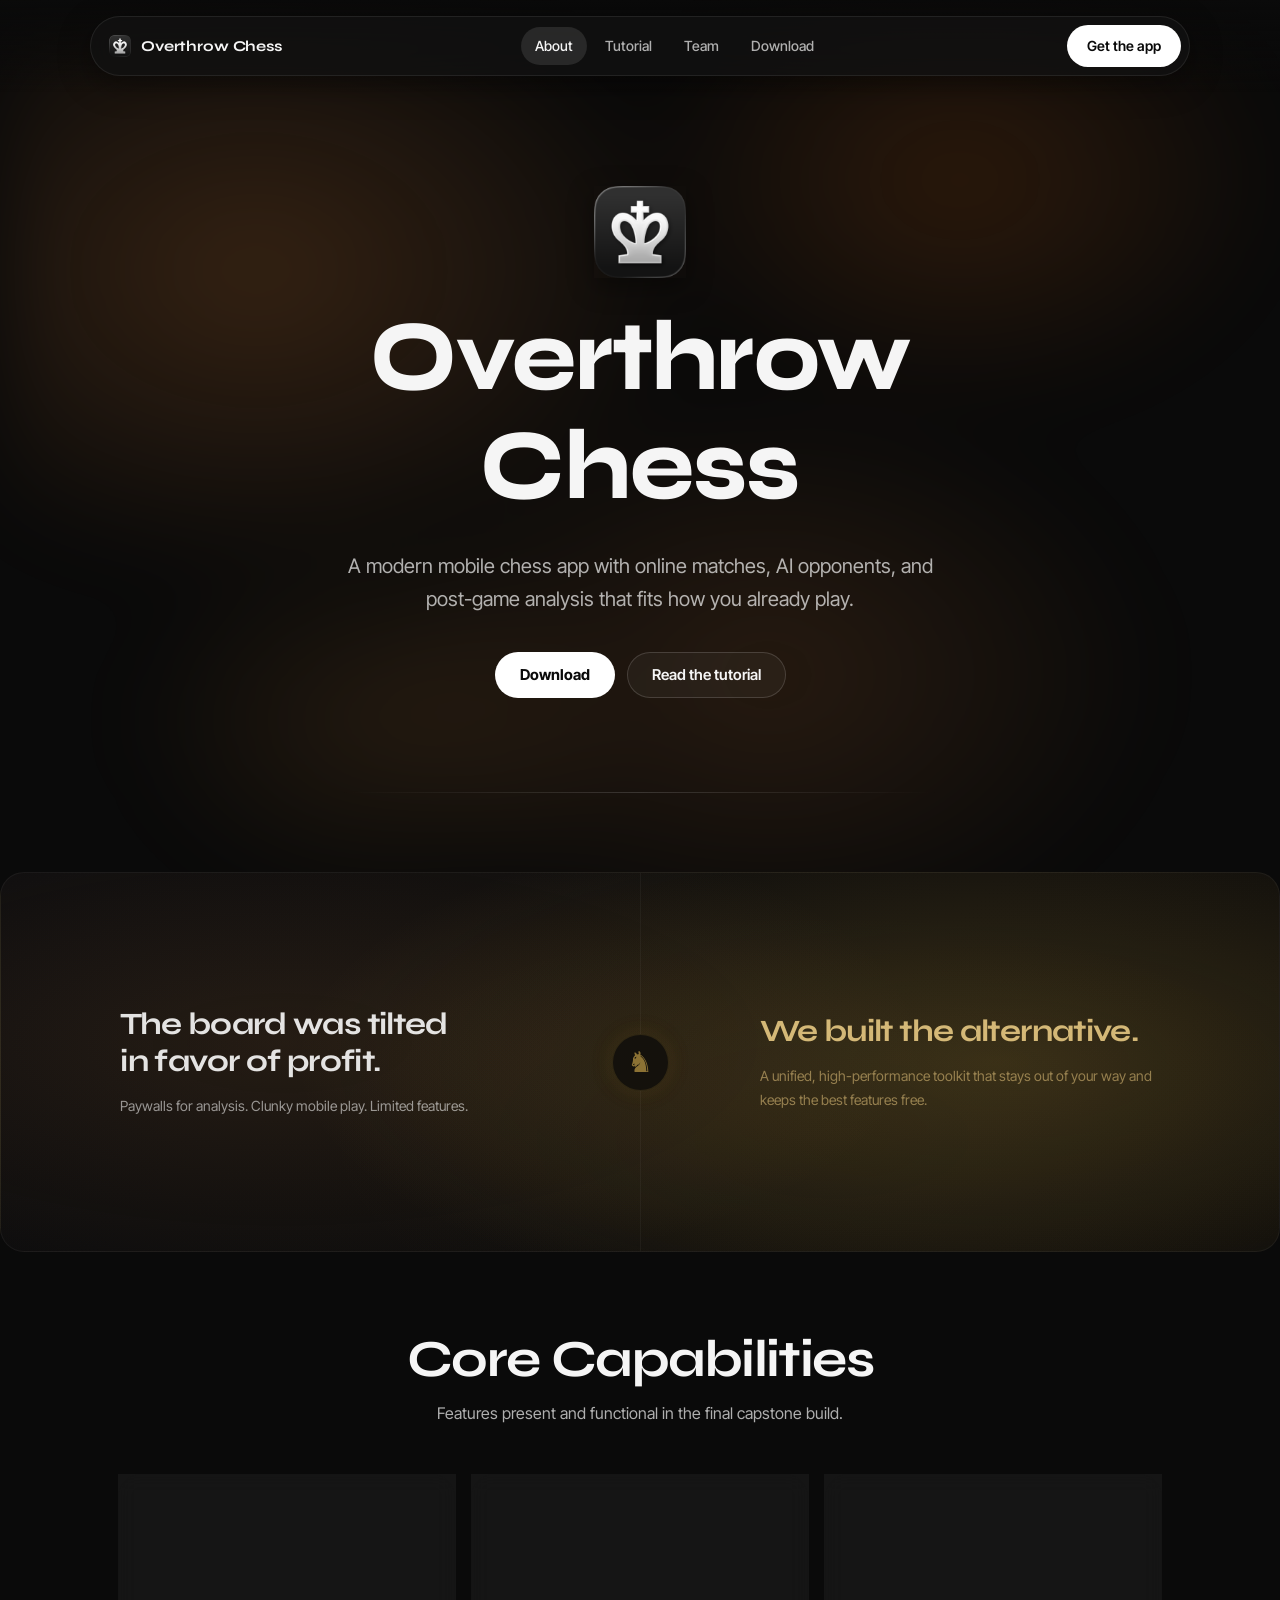
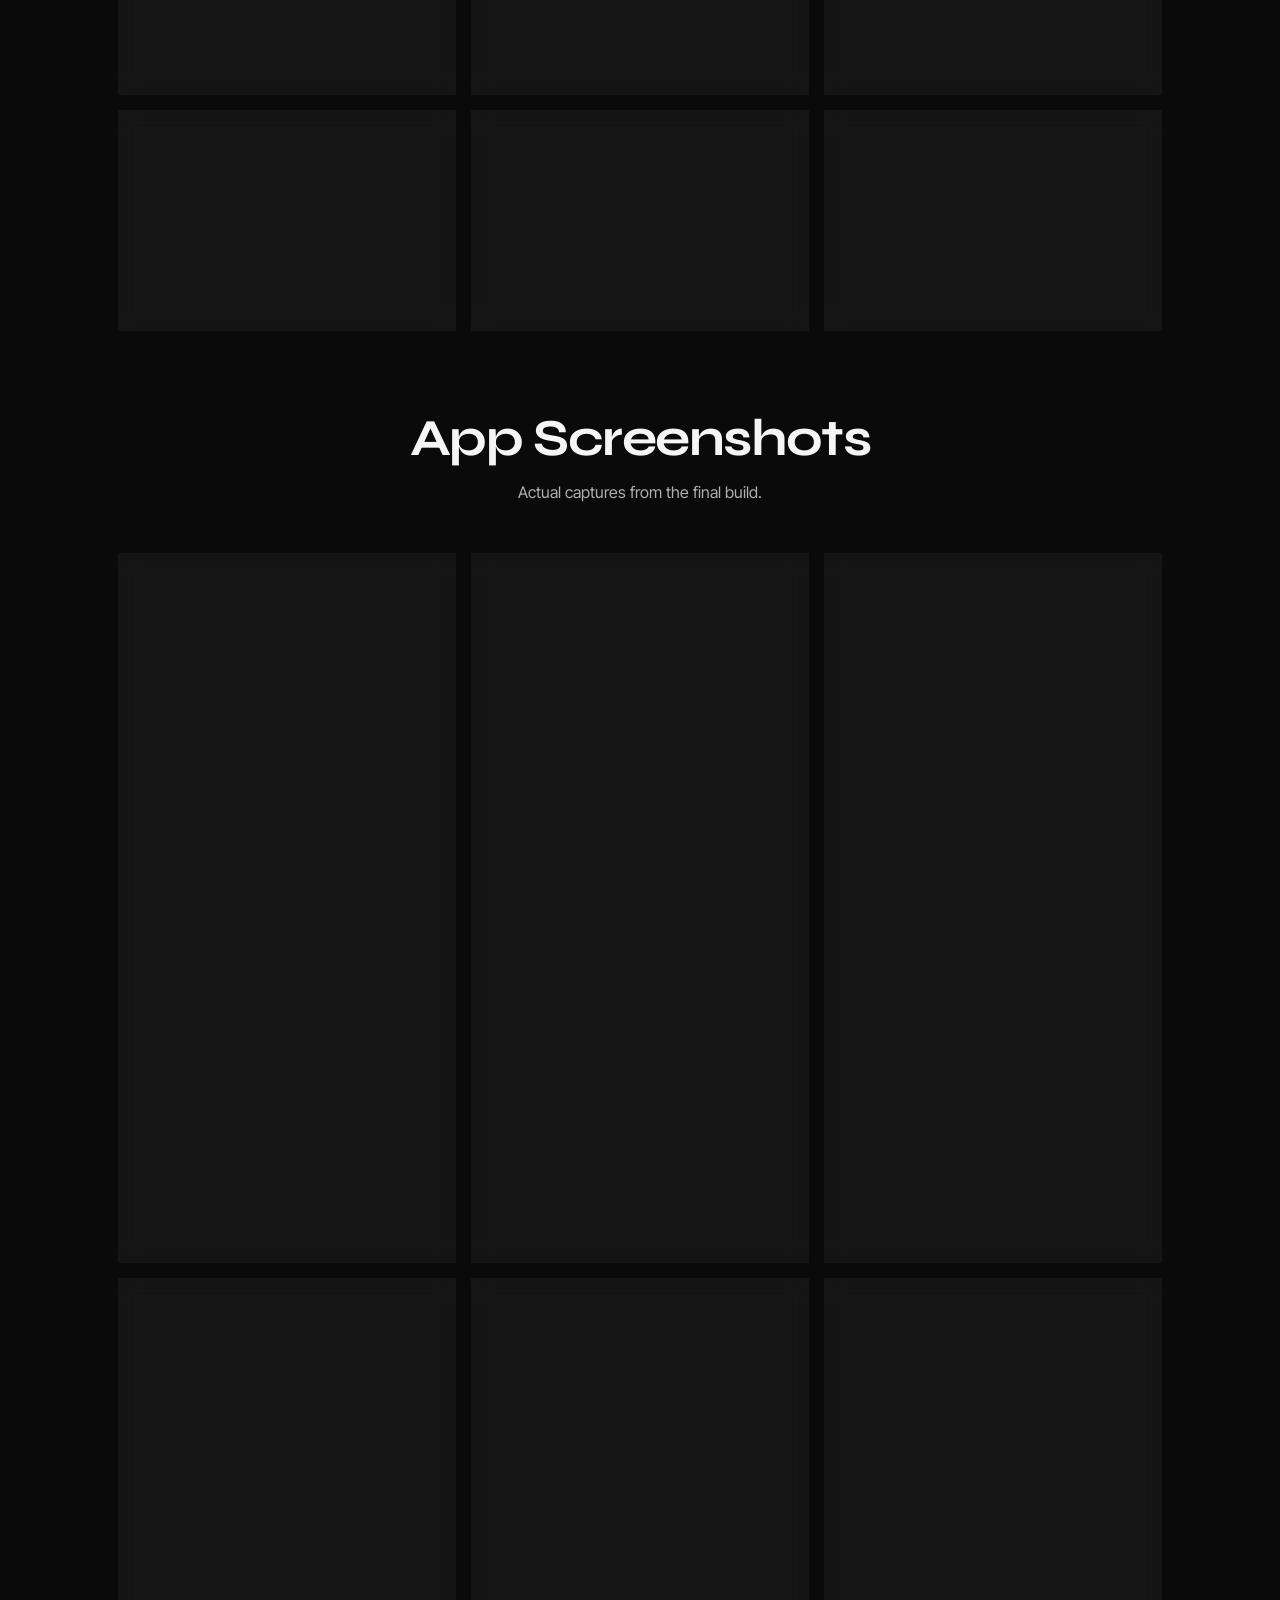
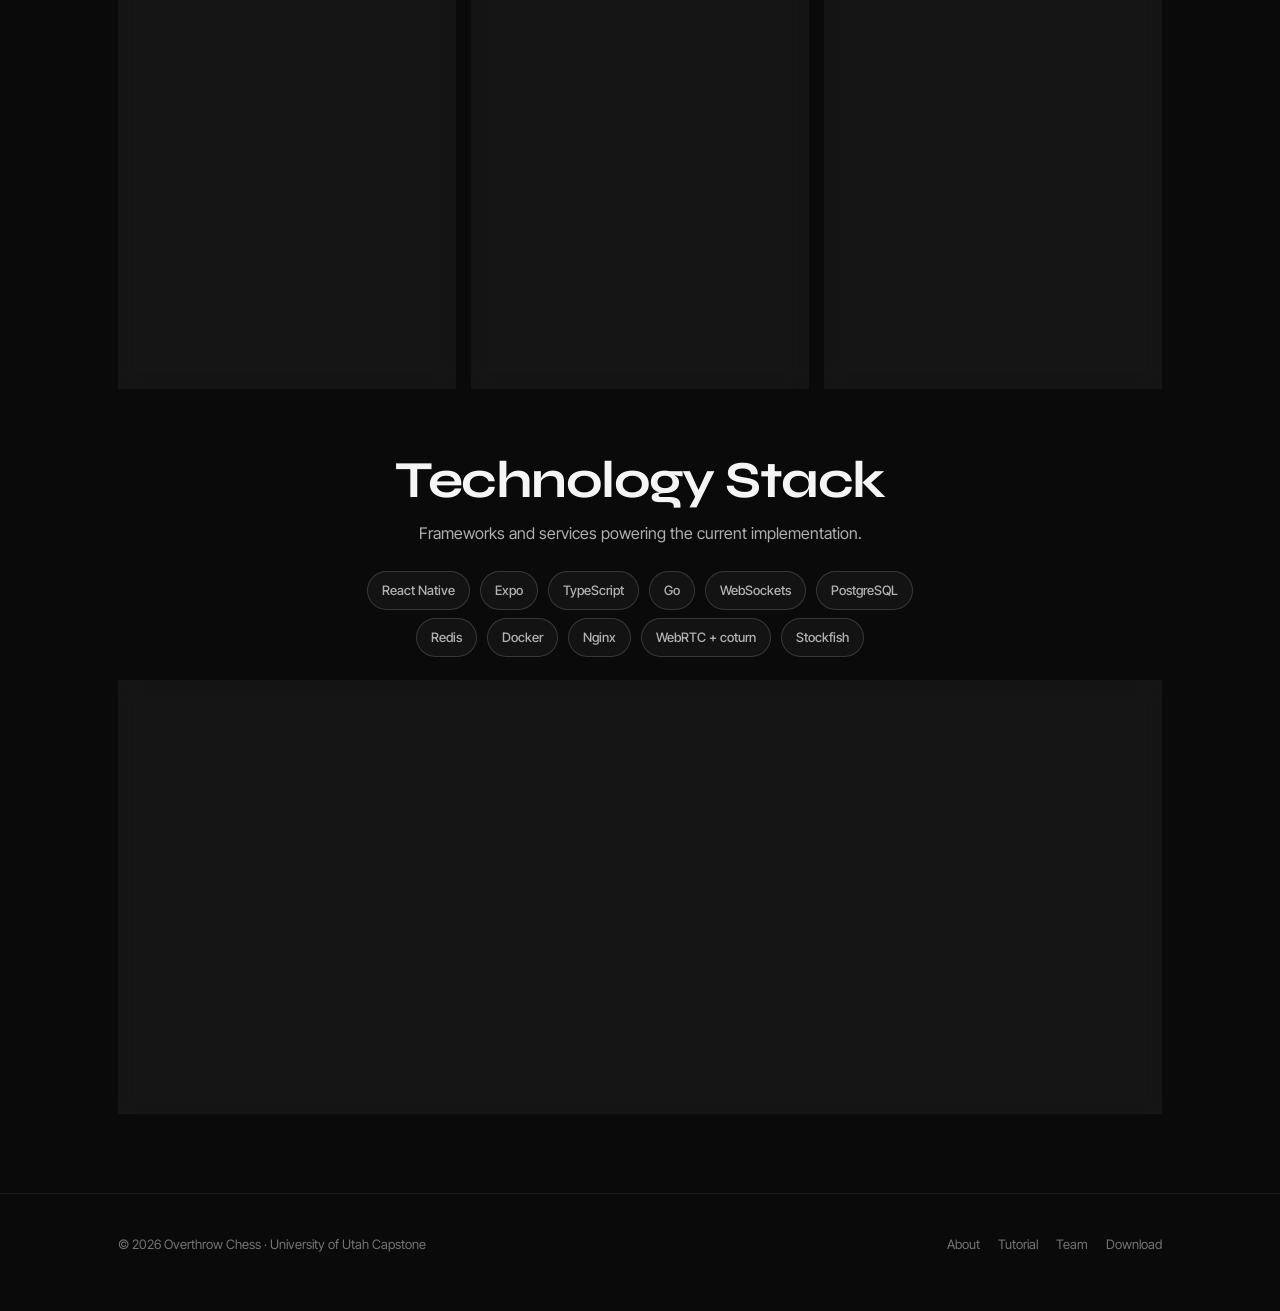
==== index.html @ e37e8151 "Removed UoU eyebrow" ====
<!DOCTYPE html>
<html lang="en">
<head>
  <meta charset="UTF-8" />
  <meta name="viewport" content="width=device-width, initial-scale=1.0" />
  <title>Overthrow Chess: About</title>
  <meta name="description" content="Overthrow Chess is a University of Utah capstone mobile chess app with online matchmaking, AI games, puzzle modes, and post-game review." />
  <link rel="icon" type="image/png" href="assets/appicon.png" />
  <link rel="stylesheet" href="styles.css?v=5" />
</head>
<body>
  <header class="nav">
    <div class="container nav-inner">
      <a class="brand" href="index.html" aria-label="Overthrow Chess home">
        <img src="assets/appicon.png" alt="" width="22" height="22" />
        <span>Overthrow Chess</span>
      </a>
      <button class="nav-toggle" aria-label="Toggle menu" onclick="document.querySelector('.nav-links').classList.toggle('open')">☰</button>
      <nav class="nav-links" aria-label="Main navigation">
        <a class="active" href="index.html">About</a>
        <a href="tutorial.html">Tutorial</a>
        <a href="team.html">Team</a>
        <a href="download.html">Download</a>
      </nav>
      <a class="nav-cta" href="download.html">Get the app</a>
    </div>
  </header>

  <main>
    <!-- Hero -->
    <section class="hero">
      <div class="container">
        <img class="hero-icon" src="assets/appicon.png" alt="Overthrow Chess app icon" width="92" height="92" />
        <h1 class="display">Overthrow<br /><span class="accent">Chess</span></h1>
        <p class="lede">
          A modern mobile chess app with online matches, AI opponents, and<br />post-game analysis that fits how you already play.
        </p>
        <div class="hero-cta">
          <a class="btn primary" href="download.html">Download</a>
          <a class="btn" href="tutorial.html">Read the tutorial</a>
        </div>
      </div>
    </section>

    <!-- Project Overview — Split-Screen Narrative -->
    <section class="overview">
      <div class="overview-split">
        <!-- The Problem -->
        <div class="split-panel split-problem">
          <div class="split-content">
            <h2 class="split-heading">The board was tilted in favor of profit.</h2>
            <p class="split-sub">Paywalls for analysis. Clunky mobile play. Limited&nbsp;features.</p>
          </div>
        </div>

        <!-- Vertical divider with knight icon -->
        <div class="split-divider" aria-hidden="true">
          <span class="divider-line"></span>
          <span class="divider-icon">♞</span>
          <span class="divider-line"></span>
        </div>

        <!-- The Solution -->
        <div class="split-panel split-solution">
          <div class="split-content">
            <h2 class="split-heading">We built the alternative.</h2>
            <p class="split-sub">A unified, high-performance toolkit that stays out of your way and keeps the best features&nbsp;free.</p>
          </div>
        </div>
      </div>
    </section>

    <!-- Core Capabilities -->
    <section>
      <div class="container">
        <div class="section-head">
          <h2>Core Capabilities</h2>
          <p>Features present and functional in the final capstone build.</p>
        </div>

        <div class="features">
          <div class="feature">
            <div class="icon">♟</div>
            <h3>Online Matchmaking</h3>
            <p>Queue for live games with selectable time controls (bullet, blitz, rapid) and Chess960-specific queueing paths.</p>
          </div>
          <div class="feature">
            <div class="icon">⚡</div>
            <h3>Real-Time Sync</h3>
            <p>WebSocket state updates with optimistic UI keep move latency low and gameplay responsive across devices.</p>
          </div>
          <div class="feature">
            <div class="icon">🤖</div>
            <h3>Play vs. AI</h3>
            <p>Challenge Stockfish-powered bots at easy or hard difficulty for practice without waiting for a match.</p>
          </div>
          <div class="feature">
            <div class="icon">📊</div>
            <h3>Post-Game Review</h3>
            <p>Replay completed online games move-by-move with analysis data overlaid on the board.</p>
          </div>
          <div class="feature">
            <div class="icon">👥</div>
            <h3>Social Play</h3>
            <p>Friends system with requests, direct challenge flows, in-game text chat, and voice chat signaling (device-dependent).</p>
          </div>
          <div class="feature">
            <div class="icon">🧩</div>
            <h3>Puzzle Training</h3>
            <p>Puzzle Rush and Random Puzzle modes are fully playable; additional puzzle flows are present but under construction.</p>
          </div>
        </div>

      </div>
    </section>

    <!-- Screenshots -->
    <section style="padding-top: 0;">
      <div class="container">
        <div class="section-head">
          <h2>App Screenshots</h2>
          <p>Actual captures from the final build.</p>
        </div>

        <div class="screenshot-grid">
          <div class="shot-card">
            <img src="assets/screenshots/app-screen-01.png" alt="Home screen lobby showing mode selection and queue options" />
            <h3>Home / Lobby</h3>
            <p>Primary entry point for queueing, mode selection, and match navigation.</p>
          </div>
          <div class="shot-card">
            <img src="assets/screenshots/app-screen-02.png" alt="Board customization screen with theme options" />
            <h3>Board Customization</h3>
            <p>Theme and board appearance controls for personalizing the gameplay experience.</p>
          </div>
          <div class="shot-card">
            <img src="assets/screenshots/app-screen-03.png" alt="Stats dashboard showing ratings and performance data" />
            <h3>Stats Dashboard</h3>
            <p>Ratings and performance overview across supported time controls.</p>
          </div>
          <div class="shot-card">
            <img src="assets/screenshots/app-screen-04.png" alt="Friends screen showing social features" />
            <h3>Friends</h3>
            <p>Social hub for friend requests, activity, and direct match challenges.</p>
          </div>
          <div class="shot-card">
            <img src="assets/screenshots/app-screen-05.png" alt="In-game board view with clocks and controls" />
            <h3>In-Game View</h3>
            <p>Live board with clocks, legal move interaction, and match controls.</p>
          </div>
          <div class="shot-card">
            <img src="assets/screenshots/app-screen-06.png" alt="Puzzle mode interface" />
            <h3>Puzzles</h3>
            <p>Tactics training for pattern recognition and skill improvement.</p>
          </div>
        </div>

        <div class="section-head" style="margin-top: 64px; margin-bottom: 24px;">
          <h2>Technology Stack</h2>
          <p>Frameworks and services powering the current implementation.</p>
        </div>
        <div class="tech">
          <span class="chip">React Native</span>
          <span class="chip">Expo</span>
          <span class="chip">TypeScript</span>
          <span class="chip">Go</span>
          <span class="chip">WebSockets</span>
          <span class="chip">PostgreSQL</span>
          <div class="chip-break"></div>
          <span class="chip">Redis</span>
          <span class="chip">Docker</span>
          <span class="chip">Nginx</span>
          <span class="chip">WebRTC + coturn</span>
          <span class="chip">Stockfish</span>
        </div>
        <div class="diagram-card">
          <img src="assets/architecture.svg?v=2" alt="System architecture diagram showing mobile clients, Go API/game server, Redis, PostgreSQL, and real-time services" />
        </div>
      </div>
      </div>
    </section>
  </main>

  <footer>
    <div class="container footer-inner">
      <div>&copy; 2026 Overthrow Chess · University of Utah Capstone</div>
      <div class="links">
        <a href="index.html">About</a>
        <a href="tutorial.html">Tutorial</a>
        <a href="team.html">Team</a>
        <a href="download.html">Download</a>
      </div>
    </div>
  </footer>
</body>
</html>
---- styles.css ----
@import url("https://fonts.googleapis.com/css2?family=DM+Sans:ital,opsz,wght@0,9..40,400;0,9..40,500;0,9..40,600;0,9..40,700;0,9..40,800;1,9..40,400&family=Syne:wght@400;500;600;700;800&family=Inter+Tight:ital,wght@0,400;0,500;0,600;0,700;0,800;1,400&display=swap");

/* ========================================
   Overthrow Chess — LookAway-Inspired Theme
   ======================================== */

:root {
  --bg: #0a0a0a;
  --bg-elev: #1a1a1a;
  --bg-card: rgba(26, 26, 26, 0.7);
  --surface: rgba(30, 30, 30, 0.6);
  --border: rgba(255, 255, 255, 0.08);
  --border-hover: rgba(255, 255, 255, 0.15);
  --text: #f5f5f5;
  --text-dim: rgba(245, 245, 245, 0.7);
  --text-faint: rgba(245, 245, 245, 0.45);
  --accent: #c084fc;        /* purple */
  --accent-warm: #fb923c;   /* orange */
  --accent-teal: #5eead4;   /* teal */
  --ok: #86efac;
  --radius: 16px;
  --radius-lg: 24px;
  --maxw: 1100px;
  --font-display: "Syne", "Avenir Next", sans-serif;
  --font-body: "Inter Tight", "Avenir Next", system-ui, sans-serif;
}

*, *::before, *::after { box-sizing: border-box; }

html { scroll-behavior: smooth; }

body {
  margin: 0;
  padding: 0;
  background: var(--bg);
  color: var(--text);
  font-family: var(--font-body);
  font-size: 16px;
  line-height: 1.6;
  -webkit-font-smoothing: antialiased;
  text-rendering: optimizeLegibility;
  overflow-x: hidden;
  position: relative;
  min-height: 100vh;
}

/* ---------- Atmospheric gradient blobs ---------- */
body::before {
  content: "";
  position: fixed;
  inset: 0;
  pointer-events: none;
  z-index: -1;
  background:
    radial-gradient(50% 50% at 20% 30%, rgba(251, 146, 60, 0.18), transparent 70%),
    radial-gradient(40% 40% at 75% 20%, rgba(255, 120, 20, 0.14), transparent 65%),
    radial-gradient(45% 45% at 60% 75%, rgba(251, 146, 60, 0.12), transparent 70%),
    radial-gradient(35% 35% at 30% 80%, rgba(255, 160, 60, 0.10), transparent 60%);
  filter: blur(40px);
  animation: blobDrift 25s ease-in-out infinite alternate;
}

a { color: inherit; text-decoration: none; }
img { max-width: 100%; display: block; }

code {
  font-family: "SF Mono", Menlo, Consolas, monospace;
  font-size: 0.9em;
  color: var(--accent-teal);
}

.container {
  width: 100%;
  max-width: var(--maxw);
  margin: 0 auto;
  padding: 0 28px;
}

/* ========================================
   Navigation — pill-shaped floating bar
   ======================================== */
.nav {
  position: sticky;
  top: 0;
  z-index: 100;
  padding: 16px 0;
  background: linear-gradient(to bottom, rgba(10, 10, 10, 0.9), transparent);
}

.nav-inner {
  display: flex;
  align-items: center;
  justify-content: space-between;
  gap: 16px;
  min-height: 60px;
  border: 1px solid var(--border);
  border-radius: 999px;
  background: rgba(18, 18, 18, 0.75);
  backdrop-filter: blur(20px) saturate(140%);
  -webkit-backdrop-filter: blur(20px) saturate(140%);
  box-shadow: 0 8px 32px rgba(0, 0, 0, 0.4);
  padding: 6px 8px 6px 18px;
}

.brand {
  display: flex;
  align-items: center;
  gap: 10px;
  font-family: var(--font-display);
  font-weight: 700;
  font-size: 15px;
  letter-spacing: -0.01em;
  color: var(--text);
  white-space: nowrap;
}

.brand img {
  width: 22px;
  height: 22px;
  border-radius: 5px;
}

.nav-links {
  display: flex;
  align-items: center;
  gap: 4px;
}

.nav-links a {
  padding: 8px 14px;
  border-radius: 999px;
  font-size: 14px;
  font-weight: 500;
  color: var(--text-dim);
  transition: color 0.2s, background 0.2s;
}

.nav-links a:hover {
  color: var(--text);
  background: rgba(255, 255, 255, 0.06);
}

.nav-links a.active {
  color: var(--text);
  background: rgba(255, 255, 255, 0.1);
}

.nav-cta {
  display: inline-flex;
  align-items: center;
  padding: 10px 20px;
  border-radius: 999px;
  background: #ffffff;
  color: #0a0a0a;
  font-size: 14px;
  font-weight: 600;
  white-space: nowrap;
  transition: transform 0.2s, box-shadow 0.2s;
}

.nav-cta:hover {
  transform: translateY(-1px);
  box-shadow: 0 4px 16px rgba(255, 255, 255, 0.15);
}

/* Mobile hamburger */
.nav-toggle {
  display: none;
  background: none;
  border: none;
  color: var(--text);
  font-size: 22px;
  cursor: pointer;
  padding: 8px;
  line-height: 1;
}

/* ========================================
   Hero
   ======================================== */
.hero-icon {
  display: block;
  margin: 0 auto 24px;
  width: 92px;
  height: 92px;
  border-radius: 0;
  box-shadow: 0 8px 24px rgba(0, 0, 0, 0.4);
}

.hero {
  min-height: calc(100svh - 200px);
  display: flex;
  align-items: center;
  padding: 60px 0;
  text-align: center;
  position: relative;
}

.hero .container {
  position: relative;
  max-width: 860px;
}

/* Shorter hero for subpages (tutorial, download, team) */
.hero-sub {
  min-height: auto;
  padding: 80px 0 40px;
}

.hero-sub h1.display {
  font-size: clamp(32px, 5vw, 64px);
  margin-bottom: 70px;
}

.eyebrow {
  display: inline-flex;
  align-items: center;
  gap: 8px;
  padding: 7px 14px;
  border: 1px solid var(--border-hover);
  border-radius: 999px;
  font-size: 12px;
  font-weight: 600;
  letter-spacing: 0.06em;
  text-transform: uppercase;
  color: var(--text-dim);
  margin-bottom: 24px;
  backdrop-filter: blur(6px);
}

.eyebrow .dot {
  width: 7px;
  height: 7px;
  border-radius: 50%;
  background: var(--accent);
  box-shadow: 0 0 0 4px rgba(192, 132, 252, 0.2);
}

h1.display {
  font-family: var(--font-display);
  font-size: clamp(36px, 6vw, 80px);
  line-height: 1.1;
  letter-spacing: -0.01em;
  font-weight: 750;
  margin: 0 0 80px;
  text-wrap: balance;
  transform-origin: top;
}

h1.display .accent {
  color: inherit;
}

.lede {
  margin: 28px auto 0;
  max-width: 680px;
  color: var(--text-dim);
  font-size: clamp(16px, 1.8vw, 20px);
  line-height: 1.65;
}

.lede strong {
  color: var(--text);
  font-weight: 600;
}

.hero-cta {
  margin-top: 36px;
  display: flex;
  gap: 12px;
  justify-content: center;
  flex-wrap: wrap;
}

/* Hero entrance */
.hero .eyebrow,
.hero .display,
.hero .lede,
.hero .hero-cta {
  opacity: 0;
  animation: riseFade 0.7s ease forwards;
}
.hero .display { animation: riseFadeStretch 0.7s ease forwards; animation-delay: 0.08s; }
.hero .lede { animation-delay: 0.16s; }
.hero .hero-cta { animation-delay: 0.24s; }

/* ========================================
   Buttons
   ======================================== */
.btn {
  display: inline-flex;
  align-items: center;
  gap: 8px;
  padding: 10px 24px;
  border-radius: 999px;
  font-size: 15px;
  font-weight: 600;
  border: 1px solid var(--border-hover);
  color: var(--text);
  background: rgba(255, 255, 255, 0.04);
  transition: transform 0.2s, background 0.2s, border-color 0.2s;
  font-family: var(--font-body);
  cursor: pointer;
}

.btn:hover {
  transform: translateY(-1px);
  background: rgba(255, 255, 255, 0.08);
  border-color: rgba(255, 255, 255, 0.2);
}

.btn.primary {
  background: #ffffff;
  color: #0a0a0a;
  border-color: transparent;
  font-weight: 700;
}

.btn.primary:hover {
  box-shadow: 0 4px 20px rgba(255, 255, 255, 0.15);
}

/* ========================================
   Sections
   ======================================== */
section {
  padding: 80px 0;
  position: relative;
}

.section-head {
  text-align: center;
  margin-bottom: 48px;
}

.section-head h2 {
  font-family: var(--font-display);
  font-size: clamp(28px, 4.5vw, 52px);
  letter-spacing: -0.03em;
  line-height: 1.05;
  margin: 0 0 14px;
  font-weight: 700;
  text-wrap: balance;
}

.section-head p {
  margin: 0 auto;
  max-width: 680px;
  color: var(--text-dim);
  font-size: 16px;
}

.prose {
  max-width: 820px;
  margin: 0 auto;
  color: var(--text-dim);
  font-size: 16px;
}

.prose p { margin: 0 0 16px; }

/* ========================================
   Card surfaces
   ======================================== */
.card {
  background: var(--bg-card);
  border: 1px solid var(--border);
  border-radius: var(--radius-lg);
  backdrop-filter: blur(10px);
  -webkit-backdrop-filter: blur(10px);
  transition: border-color 0.2s, transform 0.2s;
}

.card:hover {
  border-color: var(--border-hover);
}

.diagram-card,
.feature,
.shot-card,
.team-row,
.dl-card,
.accordion-item {
  background: var(--bg-card);
  border: 1px solid var(--border);
  backdrop-filter: blur(10px);
  -webkit-backdrop-filter: blur(10px);
}

/* ========================================
   Overview — Split-Screen Narrative
   ======================================== */
.overview {
  position: relative;
  padding-bottom: 0;
}

.overview::before {
  content: "";
  position: absolute;
  top: 0;
  left: 50%;
  transform: translateX(-50%);
  width: min(600px, 80%);
  height: 1px;
  background: linear-gradient(90deg, transparent, var(--border-hover), transparent);
}

/* Eyebrow label */
.overview-eyebrow {
  text-align: center;
  font-size: 10px;
  font-weight: 600;
  letter-spacing: 0.12em;
  text-transform: uppercase;
  color: rgba(245, 245, 245, 0.25);
  margin-bottom: 36px;
}

/* Unified split container */
.overview-split {
  position: relative;
  display: grid;
  grid-template-columns: 1fr auto 1fr;
  min-height: 380px;
  border-radius: var(--radius-lg);
  overflow: hidden;
  border: 1px solid rgba(255, 255, 255, 0.05);
  background:
    /* burnished gold light pooling on the right */
    radial-gradient(ellipse 55% 70% at 78% 50%, rgba(200, 160, 60, 0.219), transparent),
    radial-gradient(ellipse 40% 60% at 65% 70%, rgba(180, 140, 50, 0.05), transparent),
    /* warm sepia shadow anchoring the left */
    radial-gradient(ellipse 50% 65% at 22% 45%, rgba(180, 120, 60, 0.144), transparent),
    /* base */
    linear-gradient(135deg, #0c0c0e, #0e0d0c 60%, #0c0b0a);
}

/* Panels — transparent, inherit parent gradient */
.split-panel {
  display: flex;
  align-items: center;
  justify-content: center;
  padding: 64px 48px;
  background: transparent;
}

.split-content {
  max-width: 400px;
}

.split-heading {
  font-family: var(--font-display);
  font-size: clamp(21px, 2.6vw, 31px);
  font-weight: 700;
  letter-spacing: -0.02em;
  line-height: 1.2;
  margin: 0 0 14px;
  text-wrap: balance;
}

.split-sub {
  font-size: 14px;
  line-height: 1.7;
  margin: 0;
}

/* Problem — readable gray */
.split-problem .split-heading {
  color: rgba(255, 255, 255, 0.88);
}

.split-problem .split-sub {
  color: rgba(255, 255, 255, 0.55);
}

/* Solution — burnished gold */
.split-solution .split-heading {
  color: rgba(230, 200, 130, 0.9);
}

.split-solution .split-sub {
  color: rgba(220, 190, 120, 0.58);
}

/* Vertical divider — subtle */
.split-divider {
  display: flex;
  flex-direction: column;
  align-items: center;
  width: 1px;
  position: relative;
  background: transparent;
}

.divider-line {
  flex: 1;
  width: 1px;
  background: rgba(255, 255, 255, 0.04);
}

/* Knight icon — soft, diffused glow */
.divider-icon {
  position: relative;
  z-index: 1;
  display: grid;
  place-items: center;
  width: 57px;
  height: 57px;
  margin: 0 -18px;
  border-radius: 50%;
  background: rgba(18, 16, 12, 0.9);
  border: 1px solid rgba(200, 160, 60, 0.15);
  font-size: 29px;
  color: rgba(220, 180, 80, 0.6);
  box-shadow: 0 0 20px rgba(200, 160, 60, 0.08), 0 0 40px rgba(200, 160, 60, 0.04);
  flex-shrink: 0;
}

/* ========================================
   Architecture diagram
   ======================================== */
.diagram-card {
  margin-top: 24px;
  border-radius: var(--radius-lg);
  padding: 20px;
}

.diagram-card img {
  width: 100%;
  border-radius: 14px;
}

.caption {
  margin-top: 10px;
  color: var(--text-faint);
  font-size: 13px;
}

/* ========================================
   Checklist
   ======================================== */
.checklist {
  margin: 20px 0 0;
  padding: 0;
  list-style: none;
  display: grid;
  gap: 10px;
}

.checklist li {
  background: var(--bg-card);
  border: 1px solid var(--border);
  border-radius: 14px;
  padding: 14px 16px;
  color: var(--text-dim);
  font-size: 15px;
  backdrop-filter: blur(10px);
}

.checklist li::before {
  content: "✓ ";
  color: var(--ok);
  font-weight: 700;
}

/* ========================================
   Feature grid
   ======================================== */
.features {
  display: grid;
  grid-template-columns: repeat(3, 1fr);
  gap: 16px;
}

.feature {
  border-radius: var(--radius-lg);
  padding: 28px;
  transition: border-color 0.2s, transform 0.2s;
}

.feature:hover {
  border-color: var(--border-hover);
  transform: translateY(-2px);
}

.feature .icon {
  width: 44px;
  height: 44px;
  border-radius: 12px;
  background: rgba(192, 132, 252, 0.1);
  border: 1px solid rgba(192, 132, 252, 0.15);
  color: var(--accent);
  display: grid;
  place-items: center;
  font-size: 18px;
  margin-bottom: 16px;
}

.feature h3 {
  font-family: var(--font-display);
  margin: 0 0 8px;
  font-size: 17px;
  font-weight: 700;
  letter-spacing: -0.01em;
}

.feature p {
  margin: 0;
  color: var(--text-dim);
  font-size: 14px;
}

/* ========================================
   Screenshot grid
   ======================================== */
.screenshot-grid {
  display: grid;
  grid-template-columns: repeat(3, 1fr);
  gap: 16px;
}

.shot-card {
  border-radius: var(--radius);
  padding: 12px;
}

.shot-card img {
  border-radius: 28px;
  width: 100%;
}

.shot-card h3 {
  font-family: var(--font-display);
  margin: 10px 4px 4px;
  font-size: 14px;
  font-weight: 600;
  color: var(--text);
}

.shot-card p {
  margin: 0 4px 4px;
  color: var(--text-faint);
  font-size: 12px;
  line-height: 1.45;
}

/* ========================================
   Tech stack chips
   ======================================== */
.tech {
  display: flex;
  flex-wrap: wrap;
  justify-content: center;
  gap: 10px;
  row-gap: 4px;
  margin-top: 24px;
}

.chip {
  border: 1px solid var(--border-hover);
  background: rgba(255, 255, 255, 0.04);
  color: var(--text-dim);
  padding: 8px 14px;
  border-radius: 999px;
  font-size: 13px;
  font-weight: 500;
}

.chip-break {
  flex-basis: 100%;
  height: 0;
}

/* ========================================
   Team members
   ======================================== */
.team-row {
  display: grid;
  grid-template-columns: 180px 1fr;
  gap: 32px;
  align-items: center;
  border-radius: var(--radius-lg);
  padding: 32px;
  margin-bottom: 20px;
}

.team-row.reverse {
  grid-template-columns: 1fr 180px;
}

.team-row.reverse .headshot {
  order: 2;
}

.headshot {
  width: 180px;
  height: 180px;
  border-radius: 20px;
  border: 1px solid var(--border-hover);
  object-fit: cover;
  background: var(--bg-elev);
}

.team-row h3 {
  font-family: var(--font-display);
  margin: 0 0 4px;
  font-size: 22px;
  font-weight: 700;
  letter-spacing: -0.01em;
}

.team-row .role {
  color: var(--accent);
  font-size: 13px;
  text-transform: uppercase;
  letter-spacing: 0.06em;
  font-weight: 600;
  margin-bottom: 12px;
}

.team-row .bio {
  color: var(--text-dim);
  font-size: 15px;
  margin: 0 0 16px;
  line-height: 1.65;
}

.team-row .contact-links {
  display: flex;
  gap: 10px;
  flex-wrap: wrap;
}

.team-row .contact-links a {
  padding: 8px 14px;
  border: 1px solid var(--border-hover);
  border-radius: 999px;
  font-size: 13px;
  font-weight: 500;
  color: var(--text);
  background: rgba(255, 255, 255, 0.04);
  transition: background 0.2s;
}

.team-row .contact-links a:hover {
  background: rgba(255, 255, 255, 0.08);
}

/* ========================================
   Download page
   ======================================== */
.download-grid {
  display: grid;
  grid-template-columns: 1fr 1fr;
  gap: 20px;
}

.dl-card {
  border-radius: var(--radius-lg);
  padding: 36px;
  text-align: center;
  transition: transform 0.2s, border-color 0.2s;
}

.dl-card:hover {
  transform: translateY(-2px);
  border-color: var(--border-hover);
}

.dl-card .platform-icon {
  font-size: 44px;
  margin-bottom: 12px;
}

.dl-card h3 {
  font-family: var(--font-display);
  margin: 0 0 8px;
  font-size: 20px;
  font-weight: 700;
}

.dl-card p {
  color: var(--text-dim);
  font-size: 14px;
  margin: 0 0 20px;
  line-height: 1.55;
}

.meta {
  margin-top: 12px;
  color: var(--text-faint);
  font-size: 12px;
}

/* ========================================
   Accordion (Tutorial)
   ======================================== */
.accordion {
  display: grid;
  gap: 12px;
}

.accordion-item {
  border-radius: var(--radius-lg);
  overflow: hidden;
  transition: border-color 0.2s;
}

.accordion-item:hover,
.accordion-item.open {
  border-color: var(--border-hover);
}

.accordion-trigger {
  width: 100%;
  display: flex;
  align-items: center;
  gap: 16px;
  padding: 22px 24px;
  background: none;
  border: none;
  color: var(--text);
  font-family: var(--font-display);
  font-size: 17px;
  font-weight: 700;
  cursor: pointer;
  text-align: left;
  line-height: 1.3;
}

.accordion-trigger .step-num {
  flex-shrink: 0;
  width: 40px;
  height: 40px;
  border-radius: 12px;
  background: rgba(192, 132, 252, 0.1);
  border: 1px solid rgba(192, 132, 252, 0.15);
  color: var(--accent);
  display: grid;
  place-items: center;
  font-size: 16px;
  font-weight: 700;
}

.accordion-trigger .chevron {
  margin-left: auto;
  flex-shrink: 0;
  width: 20px;
  height: 20px;
  color: var(--text-faint);
  transition: transform 0.25s ease;
}

.accordion-item.open .accordion-trigger .chevron {
  transform: rotate(180deg);
}

.accordion-body {
  max-height: 0;
  overflow: hidden;
  transition: max-height 0.3s ease;
}

.accordion-item.open .accordion-body {
  max-height: 300px;
}

.accordion-content {
  padding: 0 24px 22px 80px;
  color: var(--text-dim);
  font-size: 15px;
  line-height: 1.65;
}

/* ========================================
   Limitations callout
   ======================================== */
.callout {
  background: rgba(251, 146, 60, 0.06);
  border: 1px solid rgba(251, 146, 60, 0.15);
  border-radius: var(--radius-lg);
  padding: 24px 28px;
  margin-top: 16px;
}

.callout h3 {
  font-family: var(--font-display);
  font-size: 18px;
  font-weight: 700;
  margin: 0 0 12px;
  color: var(--accent-warm);
}

.callout ul {
  margin: 0;
  padding: 0 0 0 20px;
  color: var(--text-dim);
  font-size: 14px;
  line-height: 1.7;
}

/* ========================================
   Footer
   ======================================== */
footer {
  border-top: 1px solid var(--border);
  padding: 40px 0 56px;
  color: var(--text-faint);
  font-size: 13px;
}

.footer-inner {
  display: flex;
  justify-content: space-between;
  align-items: center;
  flex-wrap: wrap;
  gap: 16px;
}

.footer-inner .links {
  display: flex;
  gap: 18px;
}

.footer-inner .links a {
  transition: color 0.2s;
}

.footer-inner .links a:hover {
  color: var(--text);
}

/* ========================================
   Animations
   ======================================== */
@keyframes blobDrift {
  0%   { transform: translate3d(0, 0, 0) scale(1); }
  50%  { transform: translate3d(-2%, 3%, 0) scale(1.05); }
  100% { transform: translate3d(2%, -2%, 0) scale(1.02); }
}

@keyframes riseFade {
  from { opacity: 0; transform: translateY(14px); }
  to   { opacity: 1; transform: translateY(0); }
}

@keyframes riseFadeStretch {
  from { opacity: 0; transform: translateY(14px) scaleY(1); }
  to   { opacity: 1; transform: translateY(0) scaleY(1.3); }
}

/* ========================================
   Responsive
   ======================================== */
@media (max-width: 1024px) {
  .nav-inner { gap: 8px; }
  .nav-links a { padding-inline: 10px; }
}

@media (max-width: 900px) {
  .nav-links { display: none; }
  .nav-toggle { display: block; }

  .nav-links.open {
    display: flex;
    flex-direction: column;
    position: absolute;
    top: 72px;
    left: 16px;
    right: 16px;
    background: rgba(18, 18, 18, 0.95);
    backdrop-filter: blur(20px);
    border: 1px solid var(--border);
    border-radius: var(--radius-lg);
    padding: 12px;
    gap: 4px;
    box-shadow: 0 16px 40px rgba(0, 0, 0, 0.5);
  }

  .nav-links.open a {
    padding: 12px 16px;
    font-size: 15px;
  }

  .features { grid-template-columns: 1fr 1fr; }
  .screenshot-grid { grid-template-columns: 1fr 1fr; }
  .download-grid { grid-template-columns: 1fr; }

  /* Split-screen → stacked */
  .overview-split {
    grid-template-columns: 1fr;
    min-height: auto;
  }

  .split-divider {
    flex-direction: row;
    width: 100%;
    height: 1px;
  }

  .divider-line {
    flex: 1;
    height: 1px;
    width: auto;
  }

  .divider-icon {
    margin: -18px 0;
  }

  .split-panel {
    padding: 44px 28px;
  }

  .hero { padding: 60px 0 40px; }
  .hero-sub { padding: 60px 0 32px; }

  .team-row,
  .team-row.reverse {
    grid-template-columns: 1fr;
    text-align: center;
    justify-items: center;
  }

  .team-row.reverse .headshot { order: 0; }
  .headshot { margin: 0 auto; }
  .team-row .contact-links { justify-content: center; }

  section { padding: 60px 0; }

  .accordion-content { padding-left: 24px; }
}

@media (max-width: 620px) {
  .container { padding: 0 16px; }

  .brand span { display: none; }
  .nav-cta { padding: 9px 14px; font-size: 13px; }

  .features { grid-template-columns: 1fr; }
  .screenshot-grid { grid-template-columns: 1fr; }

  .hero { padding: 40px 0 32px; }
  .hero-sub { padding: 40px 0 24px; }
  .lede { font-size: 15px; }

  h1.display { font-size: clamp(36px, 9vw, 52px); }

  .accordion-trigger { padding: 18px 16px; font-size: 15px; gap: 12px; }
  .accordion-trigger .step-num { width: 34px; height: 34px; font-size: 14px; border-radius: 10px; }
  .accordion-content { padding: 0 16px 18px 62px; font-size: 14px; }
}

@media (prefers-reduced-motion: reduce) {
  *, *::before, *::after {
    animation-duration: 0.01ms !important;
    animation-iteration-count: 1 !important;
    transition-duration: 0.01ms !important;
  }
}
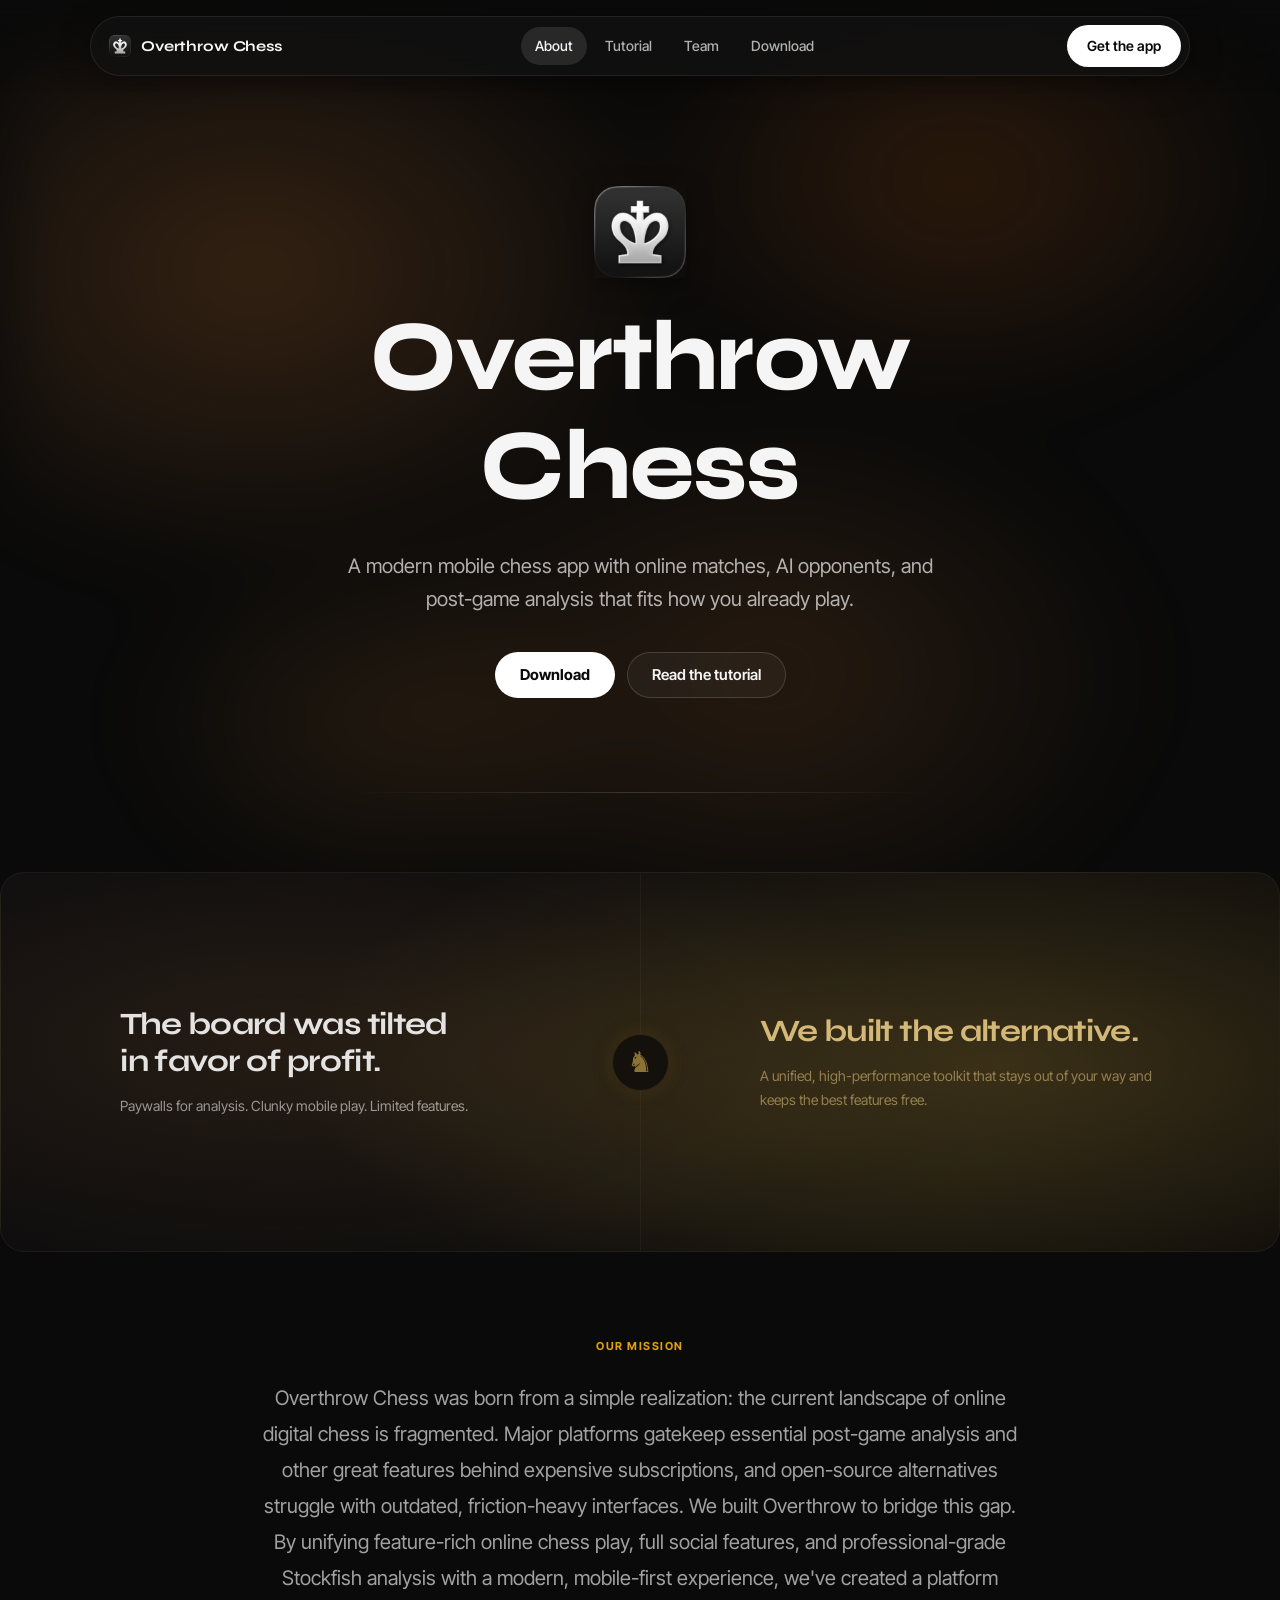
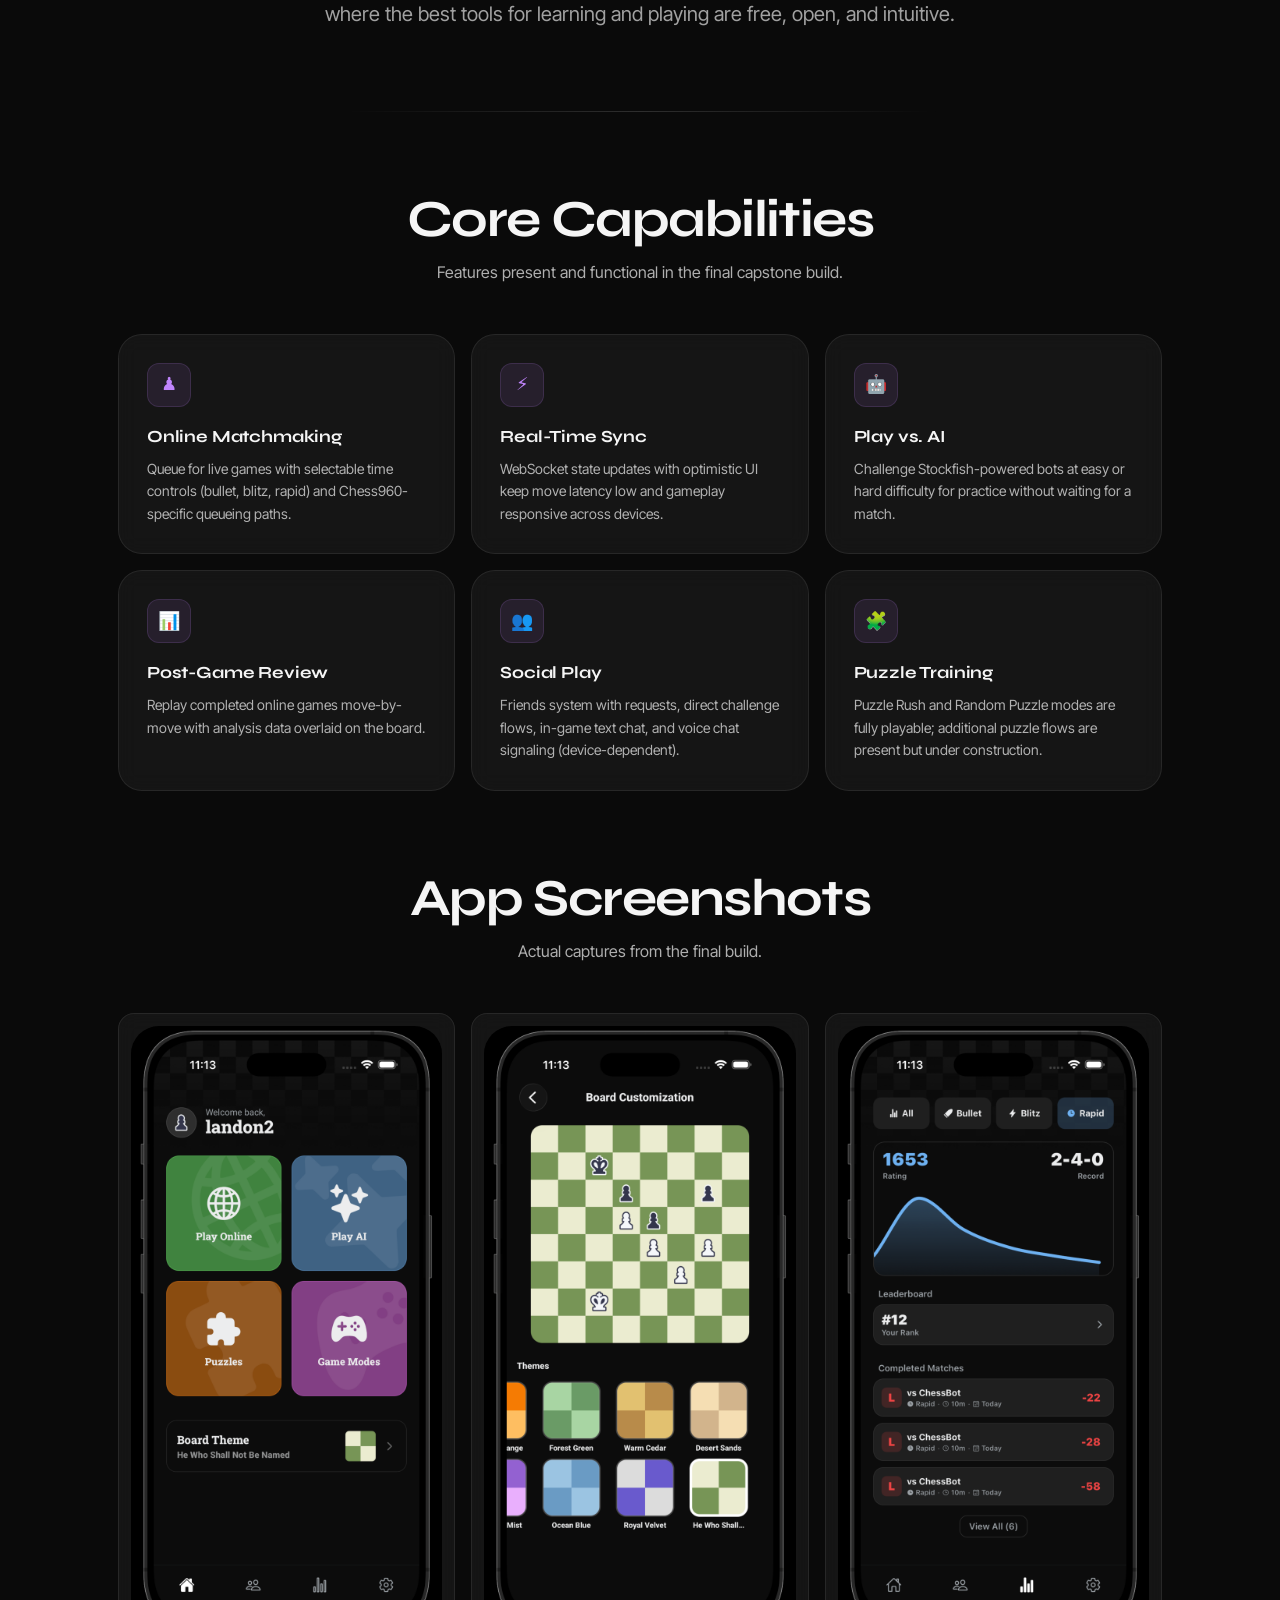
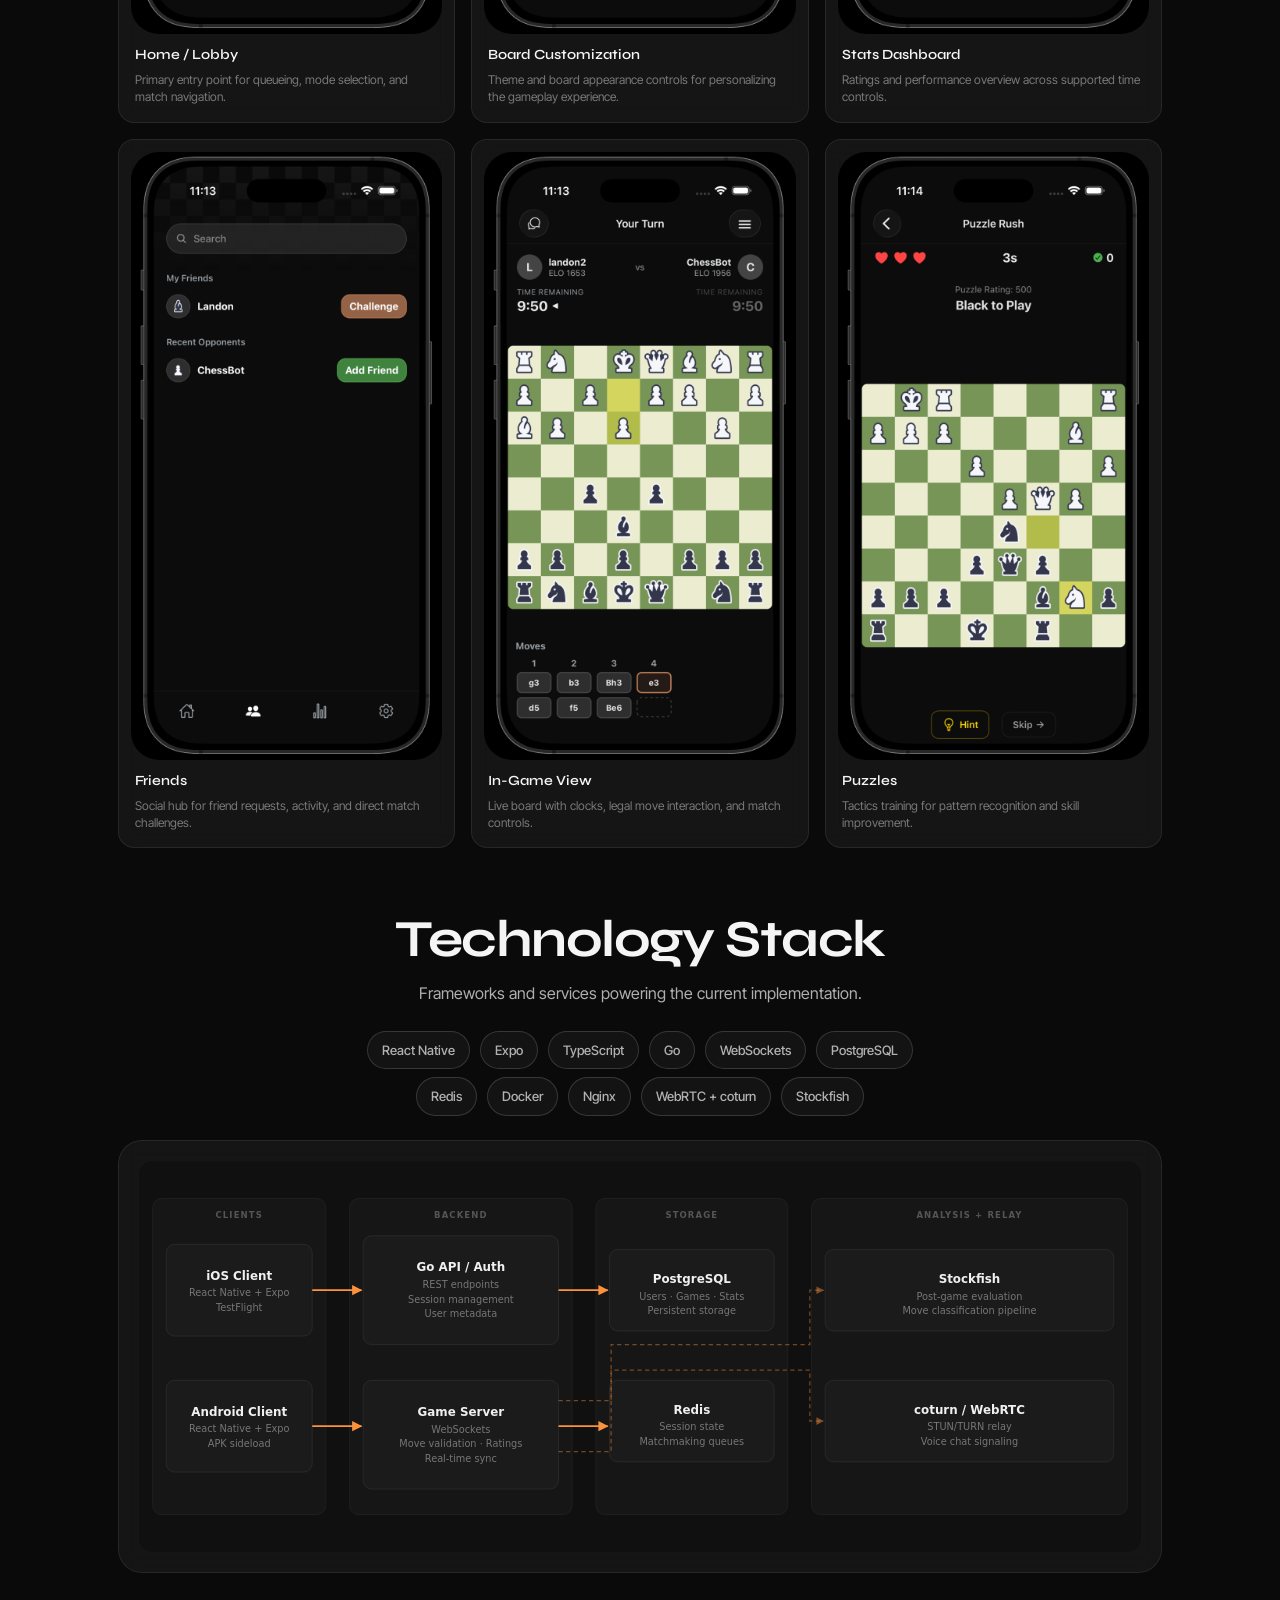
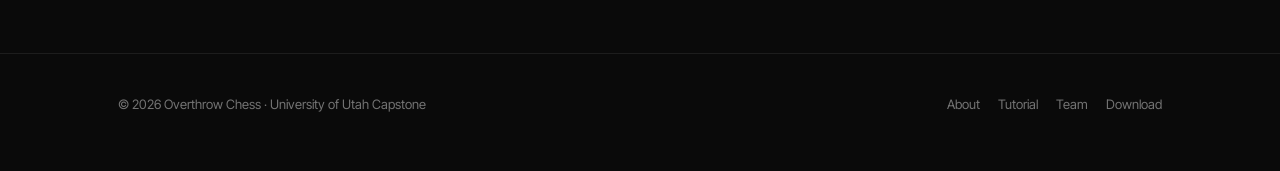
==== commit 60760625: "Added mission statement" ====
--- a/index.html
+++ b/index.html
@@ -70,6 +70,18 @@
       </div>
     </section>
 
+    <!-- Mission Statement -->
+    <section class="mission">
+      <div class="container">
+        <div class="mission-block">
+          <span class="mission-eyebrow">Our Mission</span>
+          <p class="mission-text">
+            Overthrow Chess was born from a simple realization: the current landscape of online digital chess is fragmented. Major platforms gatekeep essential post-game analysis and other great features behind expensive subscriptions, and open-source alternatives struggle with outdated, friction-heavy interfaces. We built Overthrow to bridge this gap. By unifying feature-rich online chess play, full social features, and professional-grade Stockfish analysis with a modern, mobile-first experience, we've created a platform where the best tools for learning and playing are free, open, and intuitive. 
+          </p>
+        </div>
+      </div>
+    </section>
+
     <!-- Core Capabilities -->
     <section>
       <div class="container">
--- a/styles.css
+++ b/styles.css
@@ -518,6 +518,48 @@
 }
 
 /* ========================================
+   Mission Statement
+   ======================================== */
+.mission {
+  padding: 80px 0;
+}
+
+.mission-block {
+  max-width: 760px;
+  margin: 0 auto;
+  text-align: center;
+}
+
+.mission::after {
+  content: "";
+  position: absolute;
+  bottom: 0;
+  left: 50%;
+  transform: translateX(-50%);
+  width: min(600px, 80%);
+  height: 1px;
+  background: linear-gradient(90deg, transparent, var(--border-hover), transparent);
+}
+
+.mission-eyebrow {
+  display: inline-block;
+  font-size: 11px;
+  font-weight: 700;
+  letter-spacing: 0.14em;
+  text-transform: uppercase;
+  color: rgb(226, 159, 15);
+  margin-bottom: 24px;
+}
+
+.mission-text {
+  font-size: clamp(17px, 1.6vw, 20px);
+  line-height: 1.8;
+  color: rgba(245, 245, 245, 0.644);
+  margin: 0;
+  text-wrap: pretty;
+}
+
+/* ========================================
    Architecture diagram
    ======================================== */
 .diagram-card {
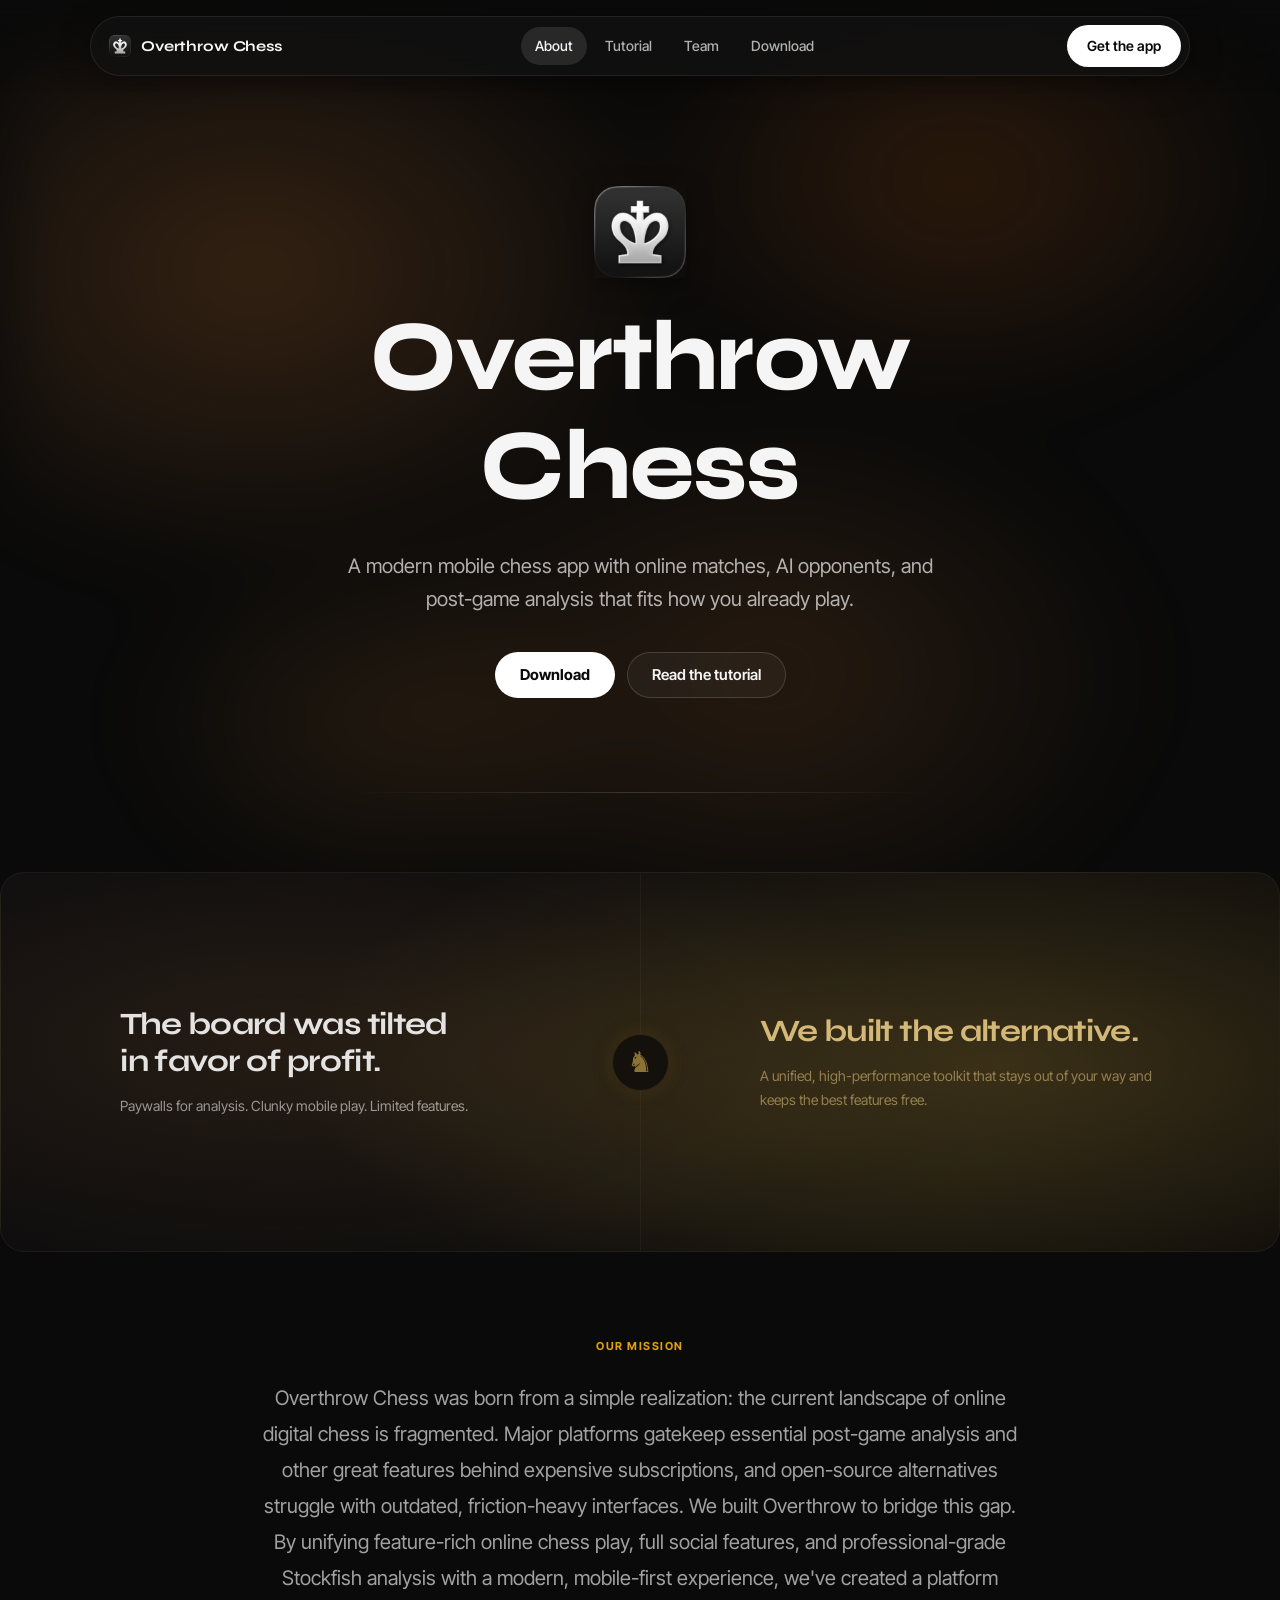
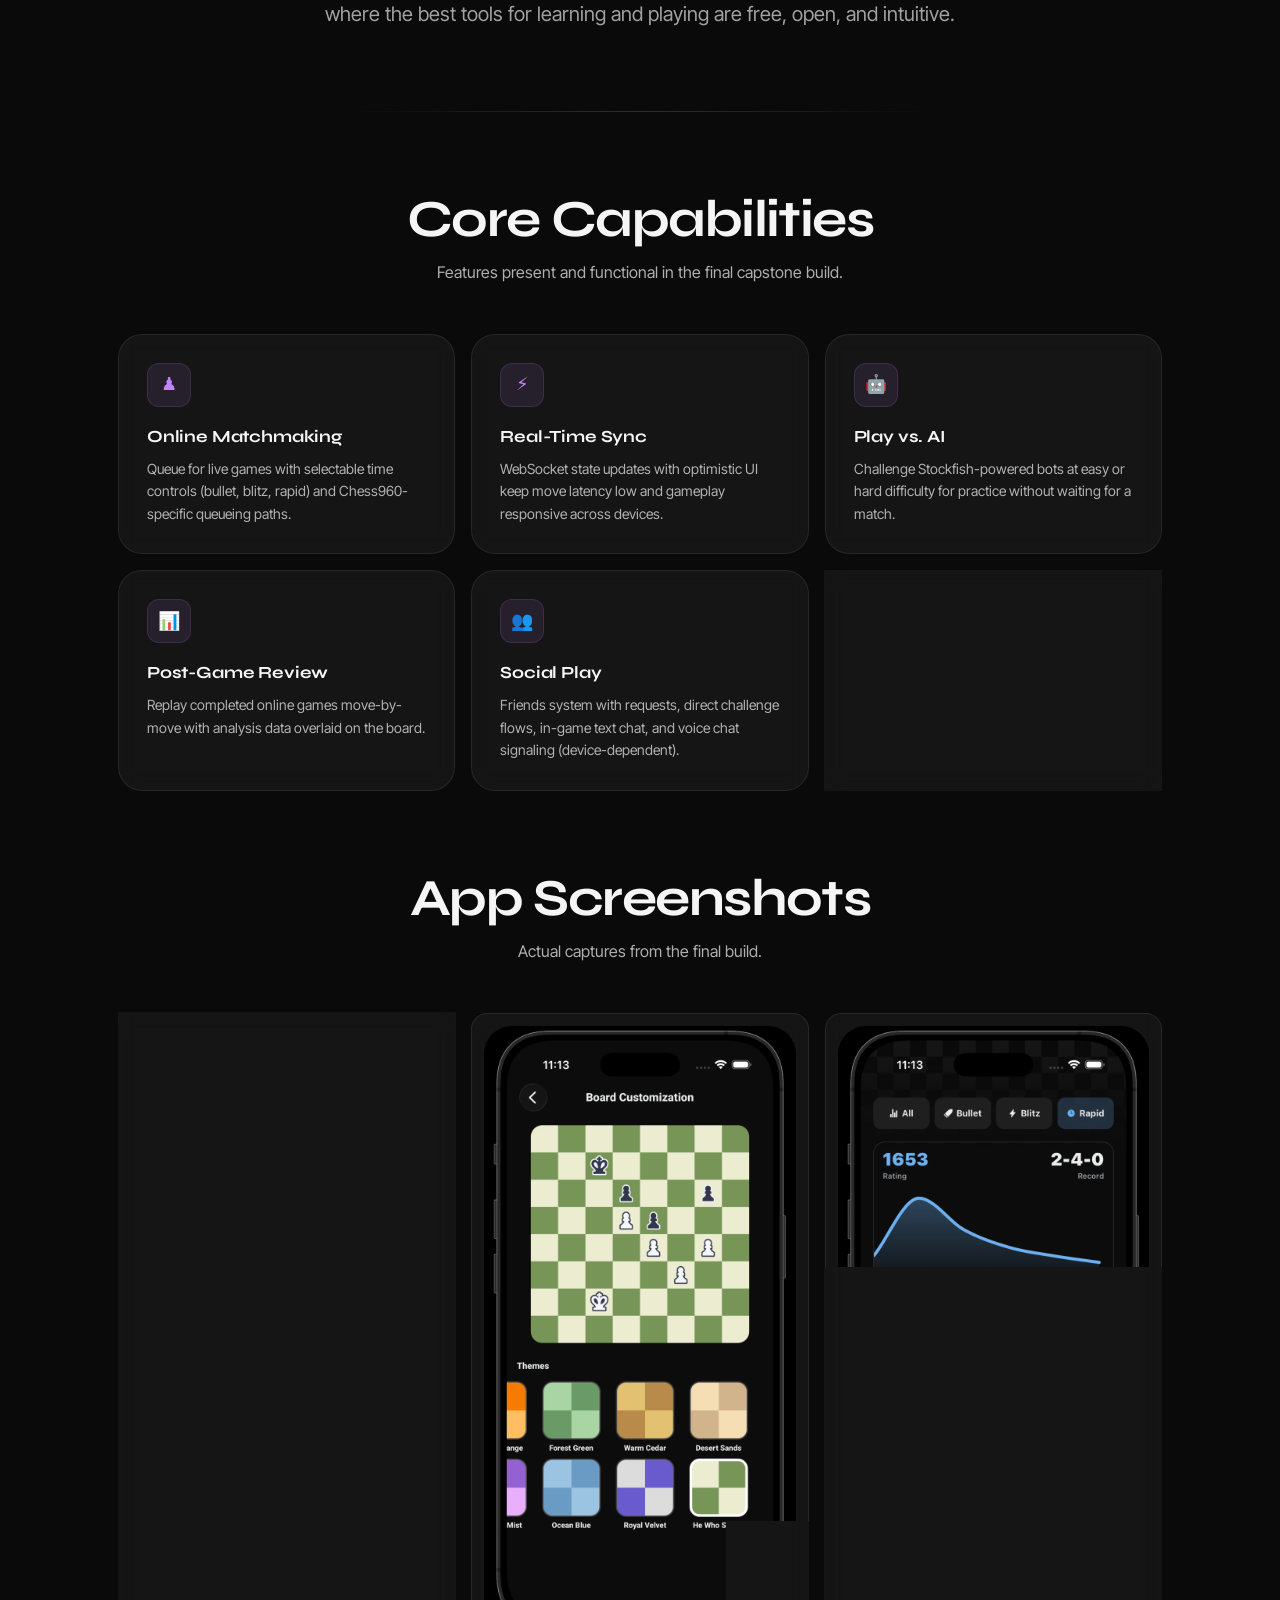
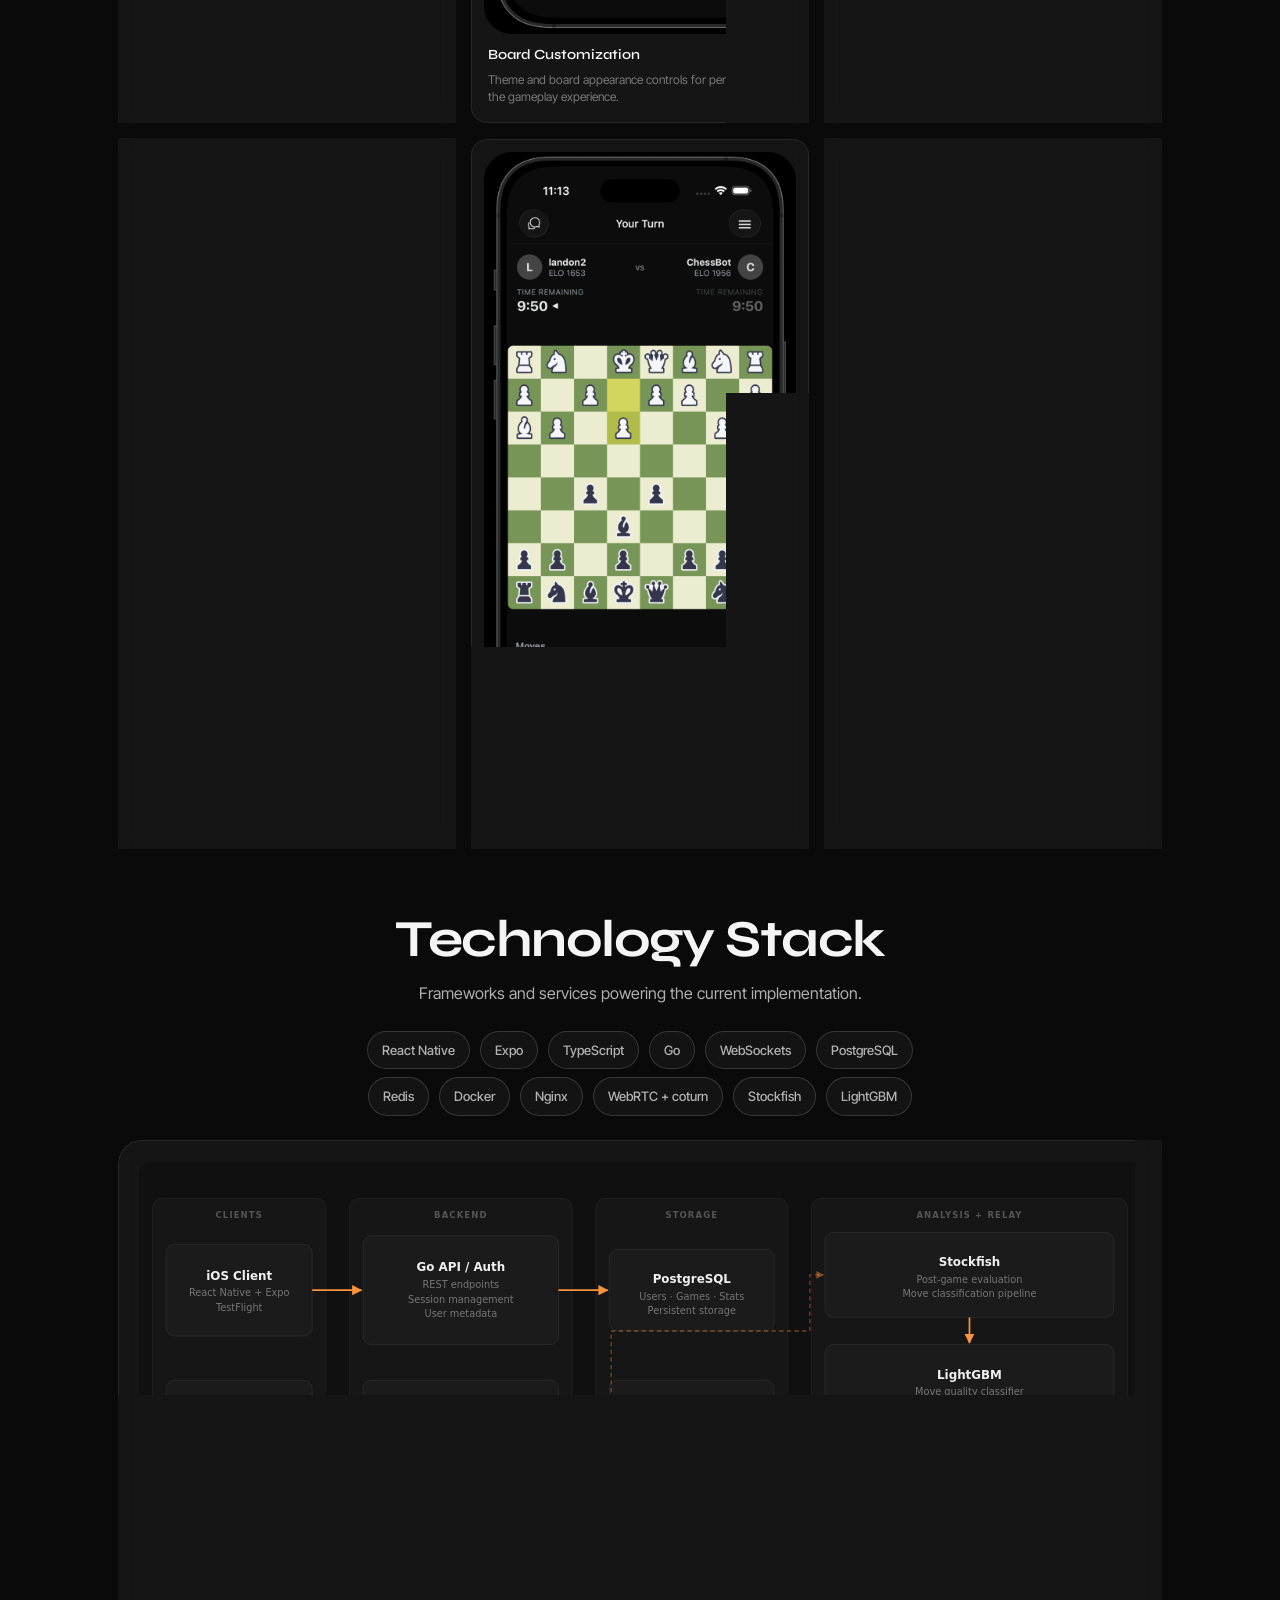
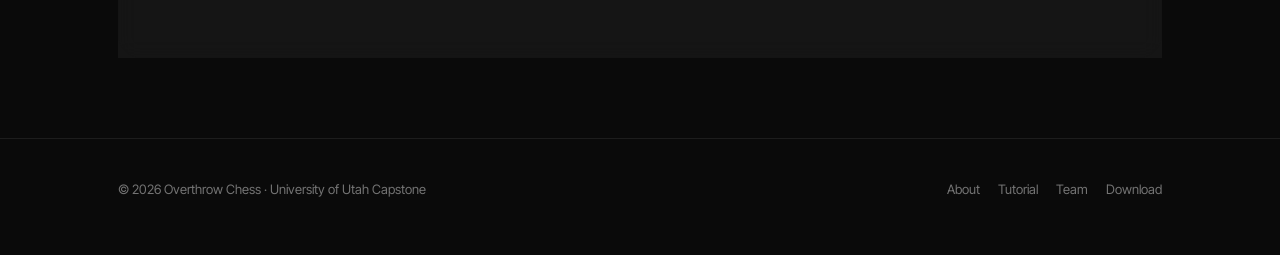
==== commit 425a032a: "Update architecture diagram" ====
--- a/index.html
+++ b/index.html
@@ -184,6 +184,7 @@
           <span class="chip">Nginx</span>
           <span class="chip">WebRTC + coturn</span>
           <span class="chip">Stockfish</span>
+          <span class="chip">LightGBM</span>
         </div>
         <div class="diagram-card">
           <img src="assets/architecture.svg?v=2" alt="System architecture diagram showing mobile clients, Go API/game server, Redis, PostgreSQL, and real-time services" />
--- a/styles.css
+++ b/styles.css
@@ -163,16 +163,9 @@
   box-shadow: 0 4px 16px rgba(255, 255, 255, 0.15);
 }
 
-/* Mobile hamburger */
+/* Mobile hamburger — hidden, links shown inline instead */
 .nav-toggle {
   display: none;
-  background: none;
-  border: none;
-  color: var(--text);
-  font-size: 22px;
-  cursor: pointer;
-  padding: 8px;
-  line-height: 1;
 }
 
 /* ========================================
@@ -721,7 +714,7 @@
   display: grid;
   grid-template-columns: 180px 1fr;
   gap: 32px;
-  align-items: center;
+  align-items: start;
   border-radius: var(--radius-lg);
   padding: 32px;
   margin-bottom: 20px;
@@ -1001,29 +994,7 @@
 }
 
 @media (max-width: 900px) {
-  .nav-links { display: none; }
-  .nav-toggle { display: block; }
-
-  .nav-links.open {
-    display: flex;
-    flex-direction: column;
-    position: absolute;
-    top: 72px;
-    left: 16px;
-    right: 16px;
-    background: rgba(18, 18, 18, 0.95);
-    backdrop-filter: blur(20px);
-    border: 1px solid var(--border);
-    border-radius: var(--radius-lg);
-    padding: 12px;
-    gap: 4px;
-    box-shadow: 0 16px 40px rgba(0, 0, 0, 0.5);
-  }
-
-  .nav-links.open a {
-    padding: 12px 16px;
-    font-size: 15px;
-  }
+  .nav-links a { padding: 7px 10px; font-size: 13px; }
 
   .features { grid-template-columns: 1fr 1fr; }
   .screenshot-grid { grid-template-columns: 1fr 1fr; }
@@ -1065,7 +1036,7 @@
     justify-items: center;
   }
 
-  .team-row.reverse .headshot { order: 0; }
+  .team-row.reverse .headshot { order: -1; }
   .headshot { margin: 0 auto; }
   .team-row .contact-links { justify-content: center; }
 
@@ -1078,7 +1049,8 @@
   .container { padding: 0 16px; }
 
   .brand span { display: none; }
-  .nav-cta { padding: 9px 14px; font-size: 13px; }
+  .nav-cta { display: none; }
+  .nav-links a { padding: 6px 8px; font-size: 12px; }
 
   .features { grid-template-columns: 1fr; }
   .screenshot-grid { grid-template-columns: 1fr; }
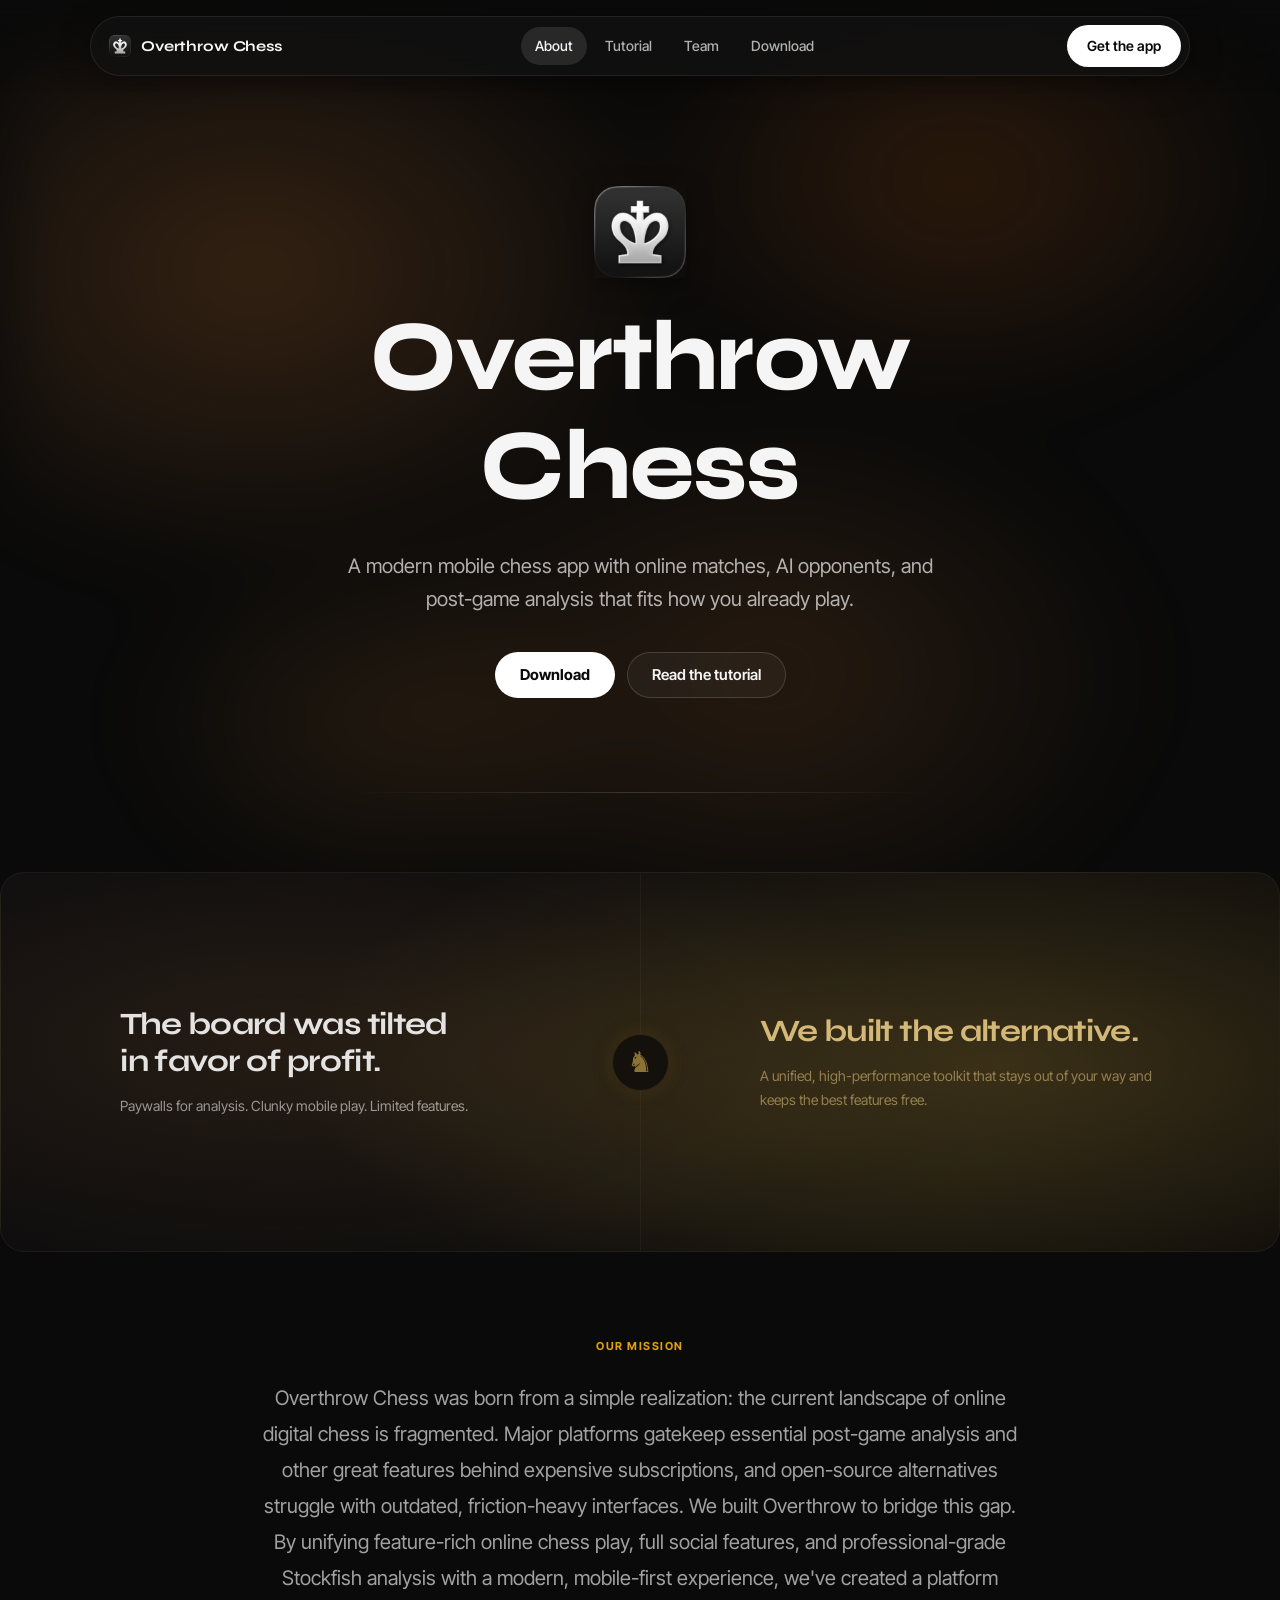
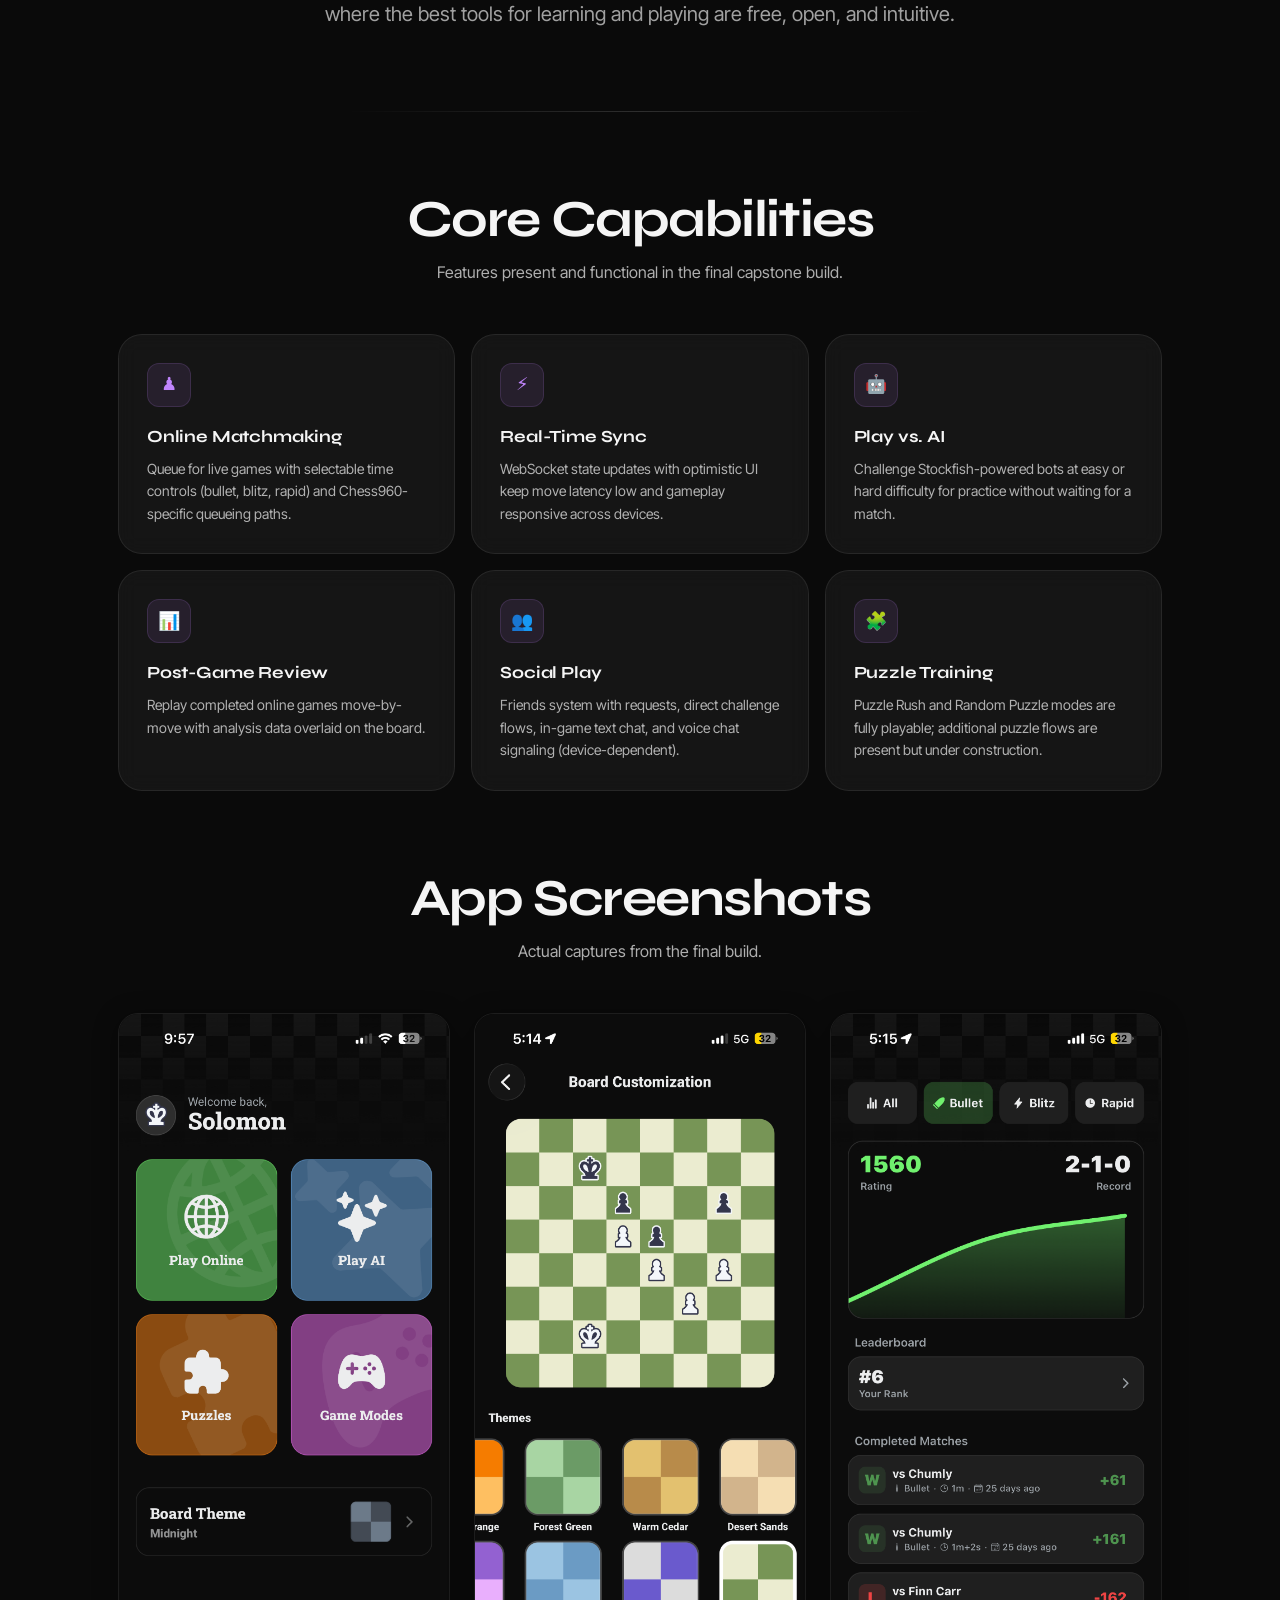
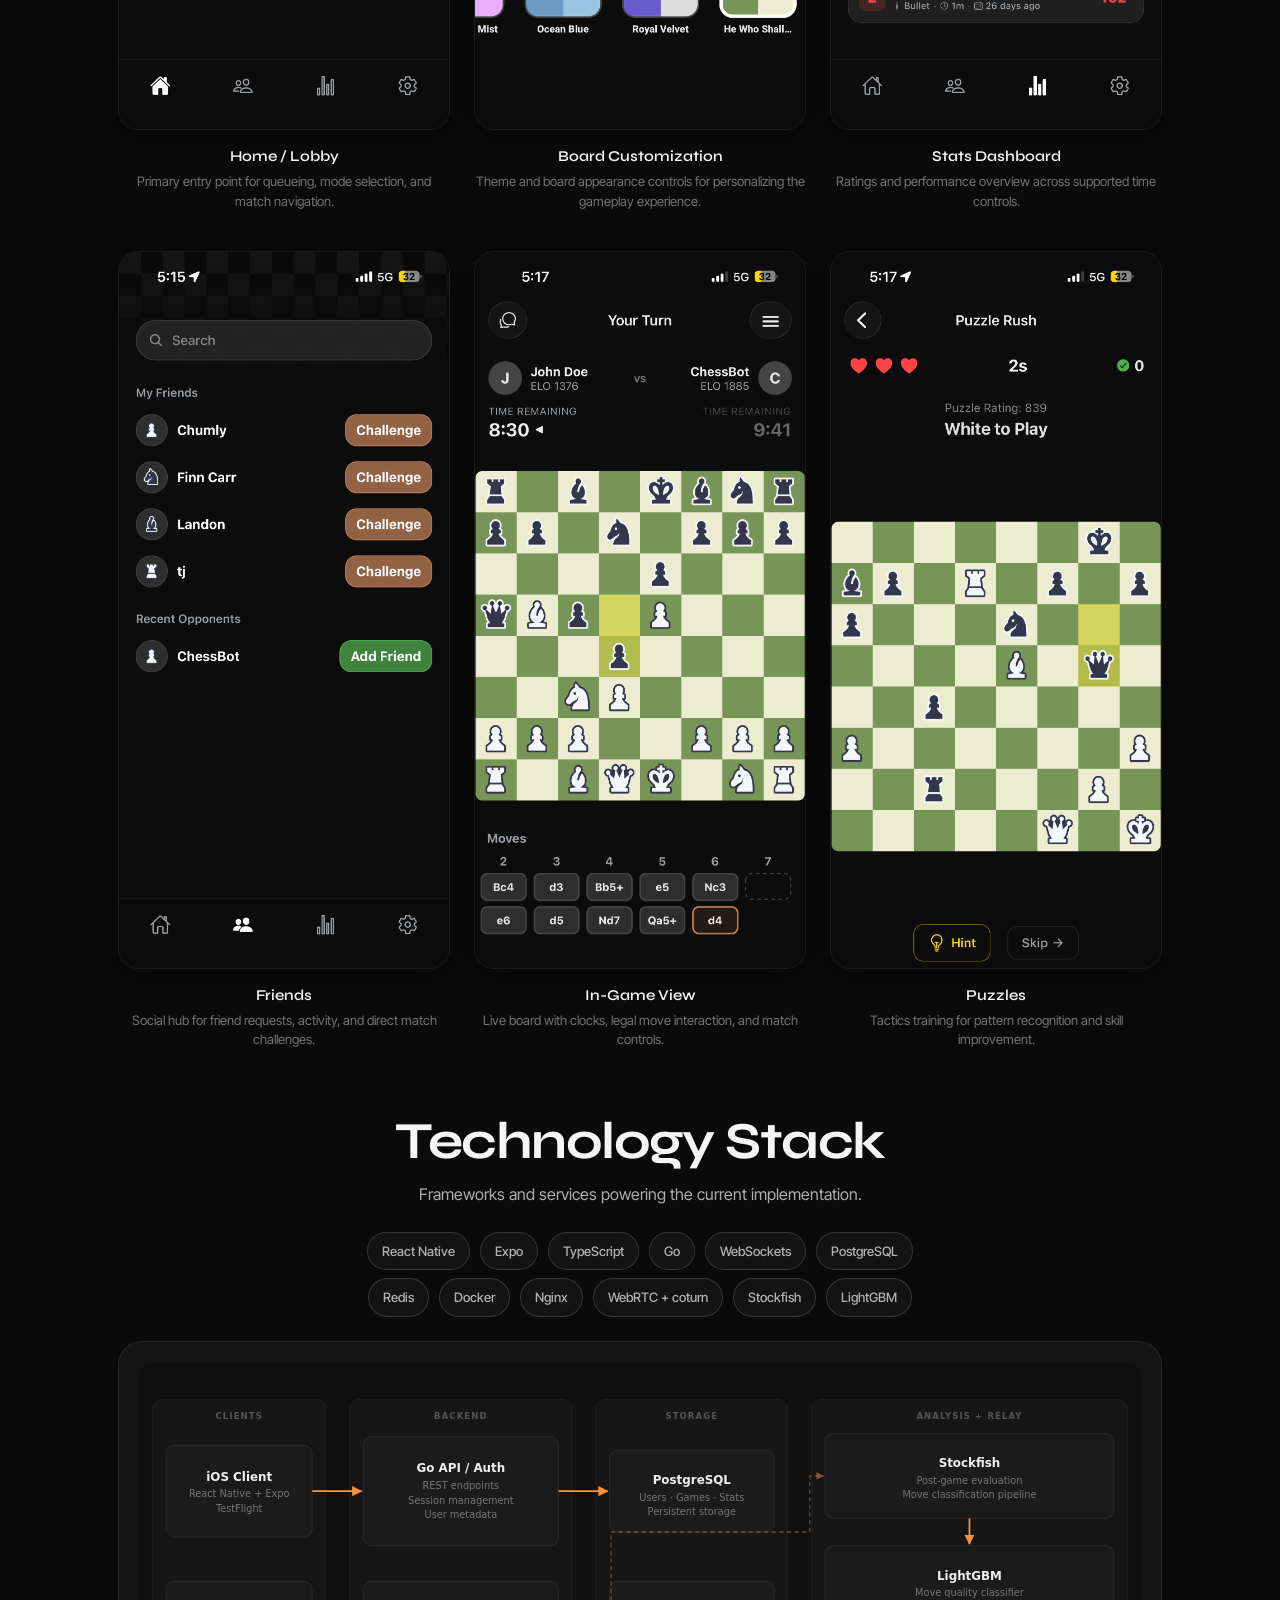
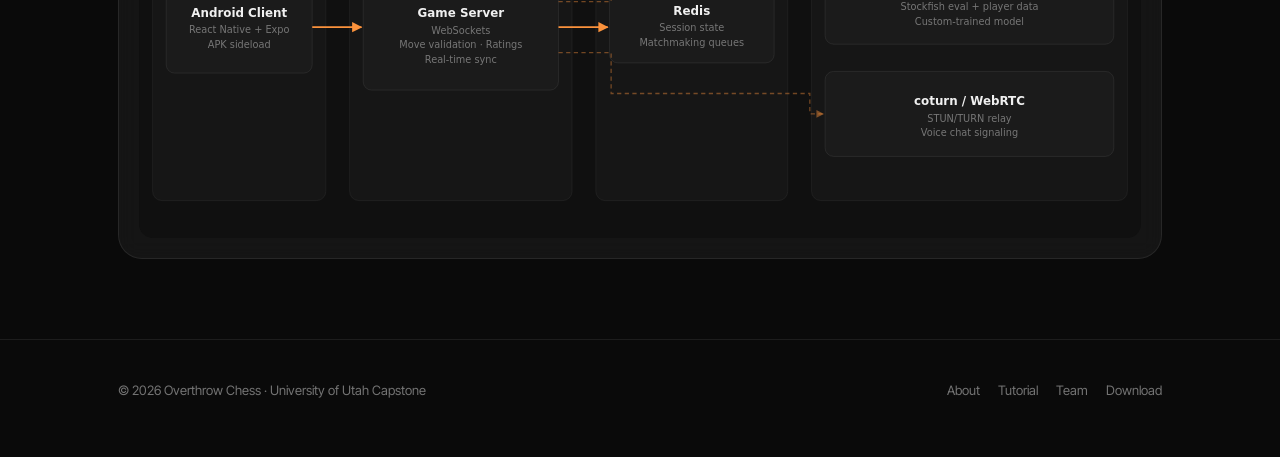
==== commit 803118ea: "Improved home page screenshots" ====
--- a/index.html
+++ b/index.html
@@ -6,7 +6,7 @@
   <title>Overthrow Chess: About</title>
   <meta name="description" content="Overthrow Chess is a University of Utah capstone mobile chess app with online matchmaking, AI games, puzzle modes, and post-game review." />
   <link rel="icon" type="image/png" href="assets/appicon.png" />
-  <link rel="stylesheet" href="styles.css?v=5" />
+  <link rel="stylesheet" href="styles.css?v=6" />
 </head>
 <body>
   <header class="nav">
@@ -136,7 +136,7 @@
 
         <div class="screenshot-grid">
           <div class="shot-card">
-            <img src="assets/screenshots/app-screen-01.png" alt="Home screen lobby showing mode selection and queue options" />
+            <img src="assets/tutorial-pics/homescreen.PNG" alt="Home screen lobby showing mode selection and queue options" />
             <h3>Home / Lobby</h3>
             <p>Primary entry point for queueing, mode selection, and match navigation.</p>
           </div>
--- a/styles.css
+++ b/styles.css
@@ -21,6 +21,9 @@
   --radius: 16px;
   --radius-lg: 24px;
   --maxw: 1100px;
+  --note-color: #fbbf24;               /* amber — change this one value to retheme every note */
+  --note-bg: rgba(251, 191, 36, 0.05);
+  --note-border: rgba(251, 191, 36, 0.30);
   --font-display: "Syne", "Avenir Next", sans-serif;
   --font-body: "Inter Tight", "Avenir Next", system-ui, sans-serif;
 }
@@ -370,7 +373,6 @@
 
 .diagram-card,
 .feature,
-.shot-card,
 .team-row,
 .dl-card,
 .accordion-item {
@@ -652,32 +654,35 @@
 .screenshot-grid {
   display: grid;
   grid-template-columns: repeat(3, 1fr);
-  gap: 16px;
+  gap: 40px 24px;
+  justify-items: center;
 }
 
 .shot-card {
-  border-radius: var(--radius);
-  padding: 12px;
+  text-align: center;
+  max-width: 350px;
 }
 
 .shot-card img {
-  border-radius: 28px;
   width: 100%;
+  border-radius: 20px;
+  box-shadow: 0 4px 24px rgba(0, 0, 0, 0.4);
+  border: 1px solid var(--border);
 }
 
 .shot-card h3 {
   font-family: var(--font-display);
-  margin: 10px 4px 4px;
-  font-size: 14px;
+  margin: 14px 0 4px;
+  font-size: 15px;
   font-weight: 600;
   color: var(--text);
 }
 
 .shot-card p {
-  margin: 0 4px 4px;
+  margin: 0;
   color: var(--text-faint);
-  font-size: 12px;
-  line-height: 1.45;
+  font-size: 13px;
+  line-height: 1.5;
 }
 
 /* ========================================
@@ -909,6 +914,163 @@
 }
 
 /* ========================================
+   Deep-Dive Tutorial Accordion
+   ======================================== */
+.tut-deep-dive {
+  position: relative;
+}
+
+
+
+.tut-deep-dive::before {
+  content: "";
+  position: absolute;
+  top: 0;
+  left: 50%;
+  transform: translateX(-50%);
+  width: min(600px, 80%);
+  height: 1px;
+  background: linear-gradient(90deg, transparent, var(--border-hover), transparent);
+}
+
+.tut-controls {
+  display: flex;
+  justify-content: flex-end;
+  margin-bottom: 16px;
+}
+
+.tut-accordion {
+  display: grid;
+  gap: 12px;
+}
+
+.tut-accordion-item {
+  background: var(--bg-card);
+  border: 1px solid var(--border);
+  border-radius: var(--radius-lg);
+  overflow: hidden;
+  backdrop-filter: blur(10px);
+  -webkit-backdrop-filter: blur(10px);
+  transition: border-color 0.2s;
+}
+
+.tut-accordion-item:hover,
+.tut-accordion-item.open {
+  border-color: var(--border-hover);
+}
+
+.tut-trigger {
+  width: 100%;
+  display: flex;
+  align-items: center;
+  gap: 16px;
+  padding: 22px 24px;
+  background: none;
+  border: none;
+  color: var(--text);
+  font-family: var(--font-display);
+  font-size: 17px;
+  font-weight: 700;
+  cursor: pointer;
+  text-align: left;
+  line-height: 1.3;
+}
+
+.tut-trigger .chevron {
+  margin-left: auto;
+  flex-shrink: 0;
+  width: 20px;
+  height: 20px;
+  color: var(--text-faint);
+  transition: transform 0.25s ease;
+}
+
+.tut-accordion-item.open .tut-trigger .chevron {
+  transform: rotate(180deg);
+}
+
+.tut-body {
+  max-height: 0;
+  overflow: hidden;
+  transition: max-height 0.4s ease;
+}
+
+.tut-content {
+  padding: 0 24px 28px 24px;
+  color: var(--text-dim);
+  font-size: 15px;
+  line-height: 1.65;
+}
+
+.tut-content p {
+  margin: 0 0 16px;
+}
+
+.tut-sub {
+  margin-top: 28px;
+  padding-top: 24px;
+  border-top: 1px solid var(--border);
+}
+
+.tut-sub:first-of-type {
+  margin-top: 20px;
+}
+
+.tut-sub-heading {
+  font-family: var(--font-display);
+  font-size: 15px;
+  font-weight: 600;
+  color: var(--text);
+  margin: 0 0 8px;
+  letter-spacing: -0.01em;
+}
+
+.tut-img-row {
+  display: flex;
+  gap: 16px;
+  margin-top: 16px;
+  justify-content: center;
+  flex-wrap: wrap;
+}
+
+.tut-img-row img {
+  max-width: 350px;
+  width: 100%;
+  border-radius: 20px;
+  box-shadow: 0 4px 24px rgba(0, 0, 0, 0.4);
+  border: 1px solid var(--border);
+}
+
+/* ========================================
+   Tutorial inline notes
+   ======================================== */
+.tut-note {
+  border-left: 2px solid var(--note-border);
+  border-radius: 0 8px 8px 0;
+  background: var(--note-bg);
+  padding: 10px 14px;
+  margin-top: 14px;
+  font-size: 13px;
+  color: rgba(245, 245, 245, 0.6);
+  line-height: 1.65;
+}
+
+.tut-note:empty {
+  display: none;
+}
+
+.tut-note::before {
+  content: "Note";
+  display: block;
+  font-size: 10px;
+  font-weight: 700;
+  letter-spacing: 0.1em;
+  text-transform: uppercase;
+  color: var(--note-color);
+  margin-bottom: 5px;
+}
+
+/* ========================================
    Limitations callout
    ======================================== */
 .callout {
@@ -1043,6 +1205,9 @@
   section { padding: 60px 0; }
 
   .accordion-content { padding-left: 24px; }
+
+  .tut-content { padding-left: 20px; padding-right: 20px; }
+  .tut-img-row img { max-width: 260px; }
 }
 
 @media (max-width: 620px) {
@@ -1064,6 +1229,11 @@
   .accordion-trigger { padding: 18px 16px; font-size: 15px; gap: 12px; }
   .accordion-trigger .step-num { width: 34px; height: 34px; font-size: 14px; border-radius: 10px; }
   .accordion-content { padding: 0 16px 18px 62px; font-size: 14px; }
+
+  .tut-trigger { padding: 18px 16px; font-size: 15px; gap: 12px; }
+  .tut-content { padding: 0 16px 20px 16px; font-size: 14px; }
+  .tut-img-row { flex-direction: column; align-items: center; }
+  .tut-img-row img { max-width: 280px; }
 }
 
 @media (prefers-reduced-motion: reduce) {
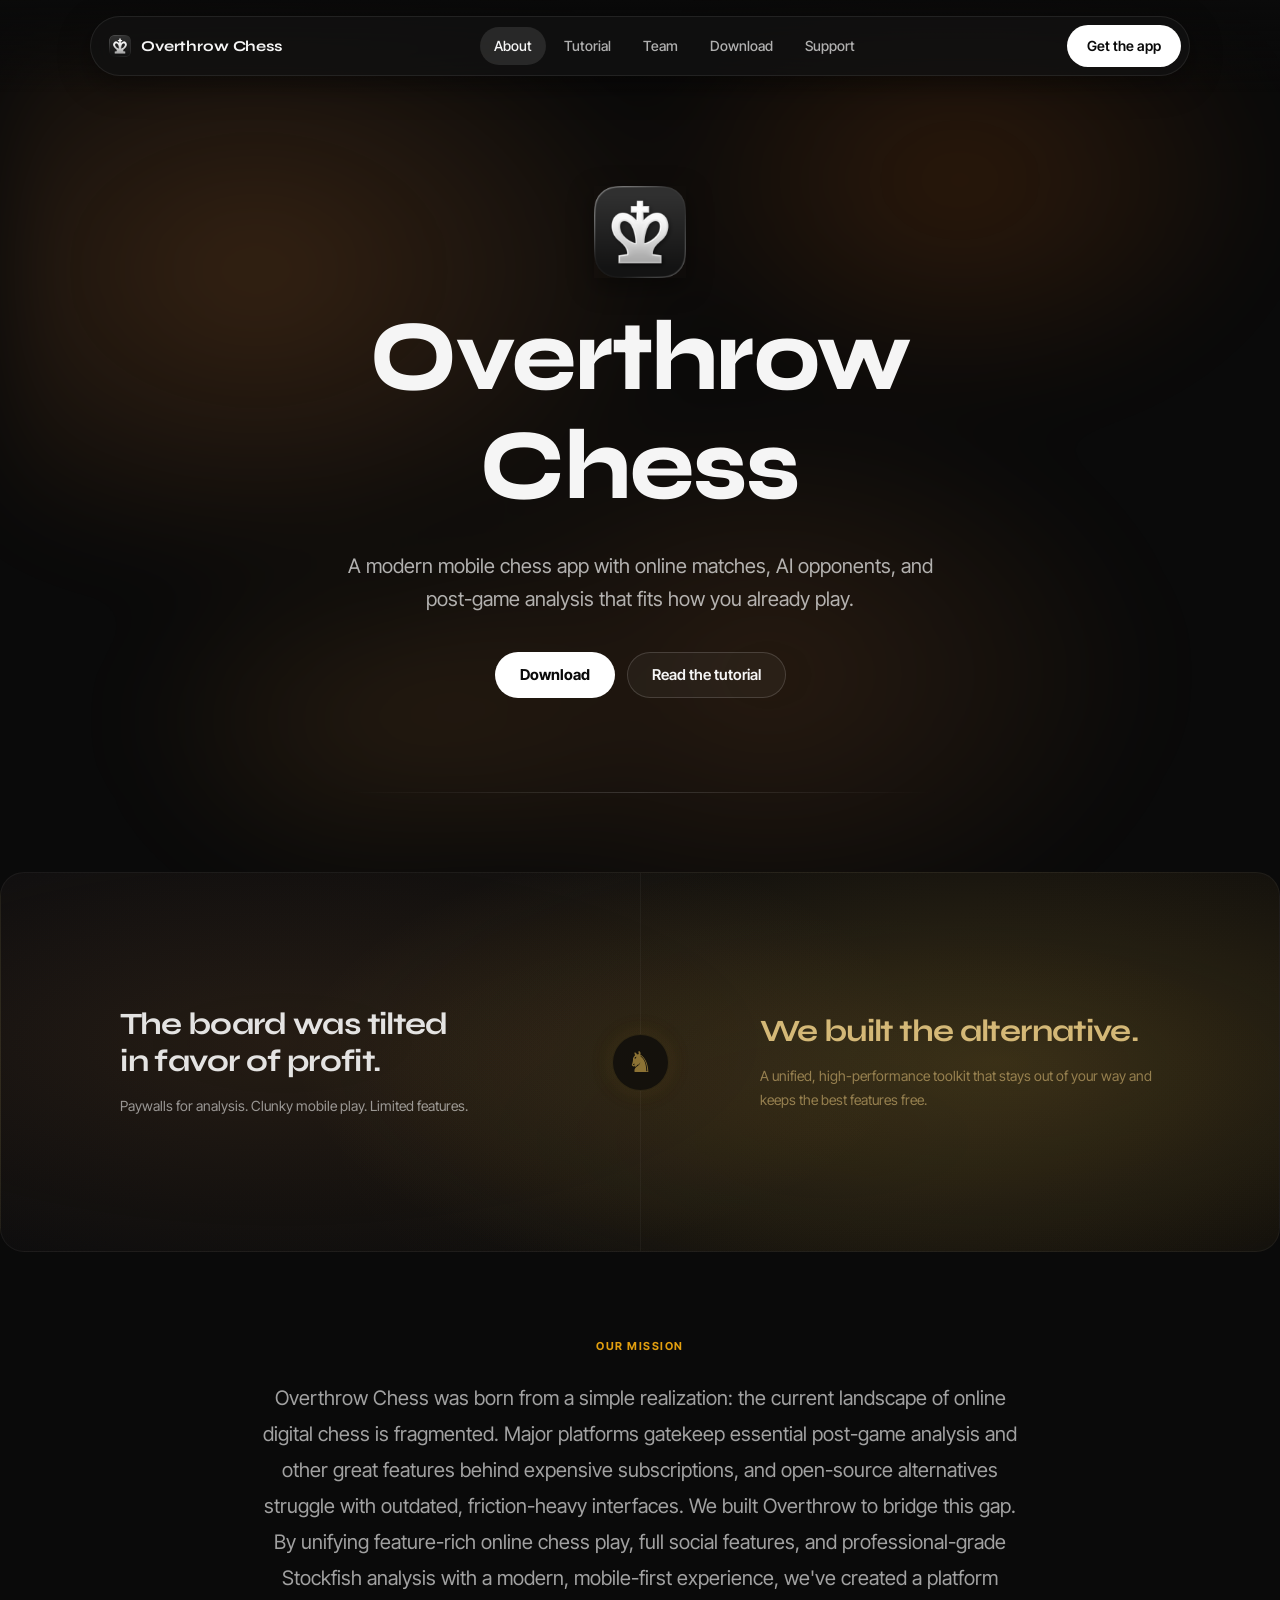
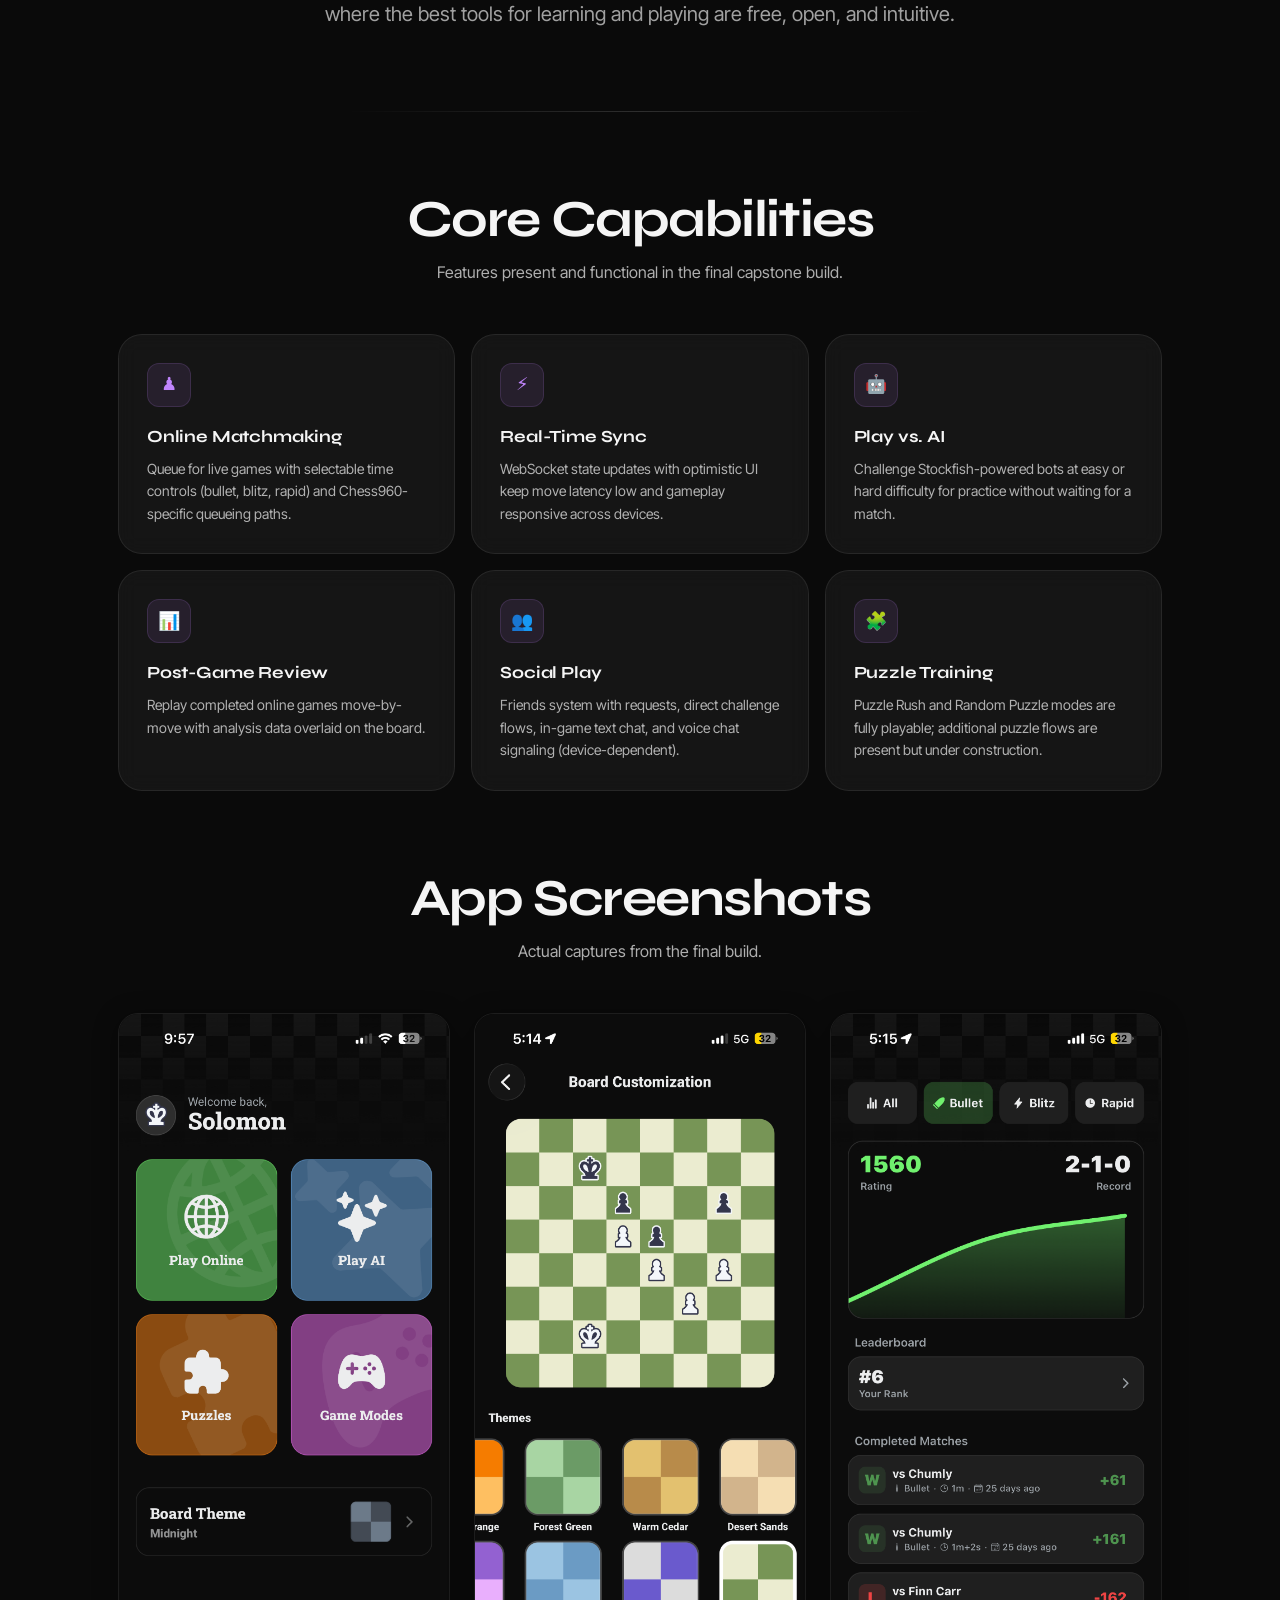
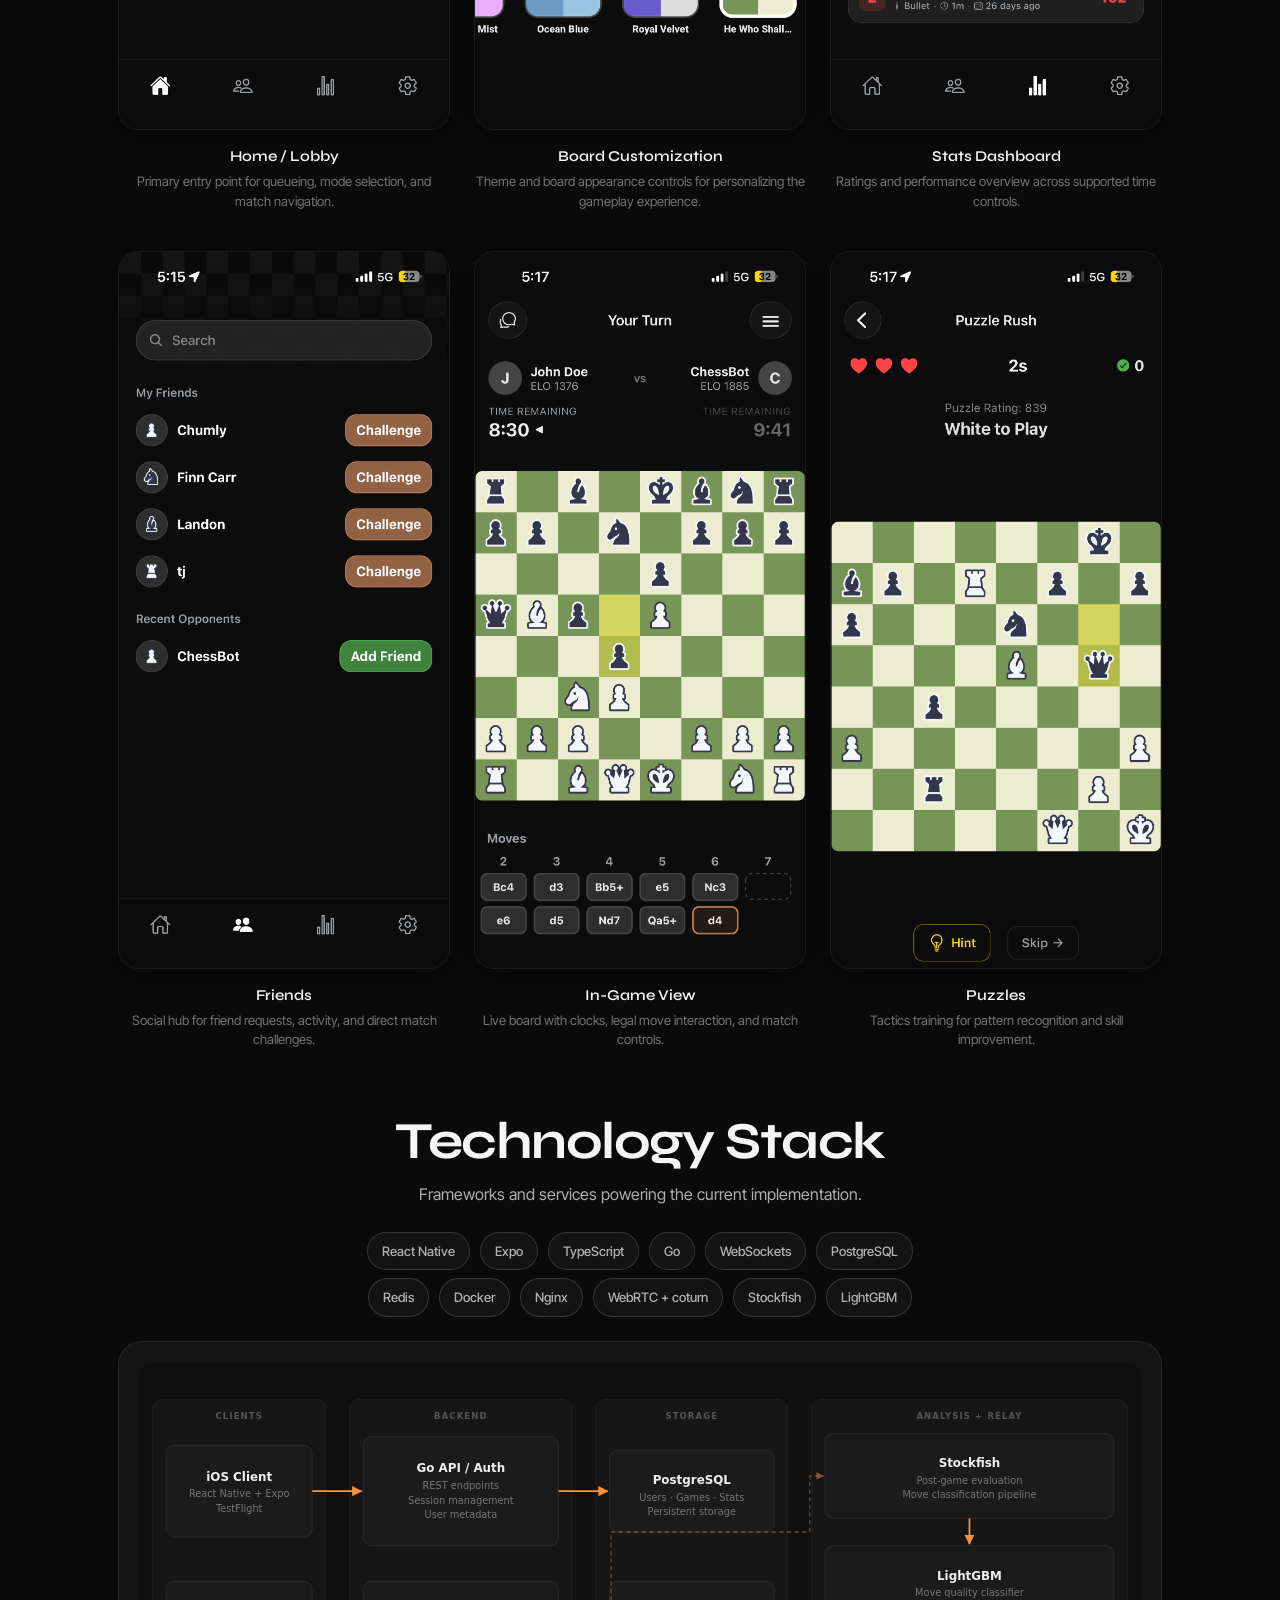
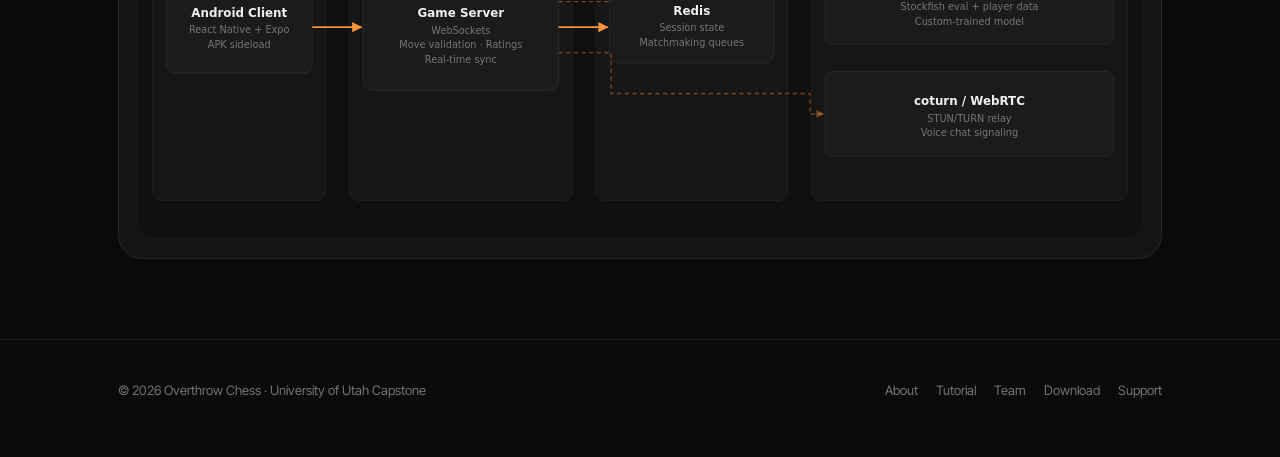
==== commit 328fa340: "add support" ====
--- a/index.html
+++ b/index.html
@@ -11,18 +11,19 @@
 <body>
   <header class="nav">
     <div class="container nav-inner">
-      <a class="brand" href="index.html" aria-label="Overthrow Chess home">
+      <a class="brand" href="/" aria-label="Overthrow Chess home">
         <img src="assets/appicon.png" alt="" width="22" height="22" />
         <span>Overthrow Chess</span>
       </a>
       <button class="nav-toggle" aria-label="Toggle menu" onclick="document.querySelector('.nav-links').classList.toggle('open')">☰</button>
       <nav class="nav-links" aria-label="Main navigation">
-        <a class="active" href="index.html">About</a>
-        <a href="tutorial.html">Tutorial</a>
-        <a href="team.html">Team</a>
-        <a href="download.html">Download</a>
+        <a class="active" href="/">About</a>
+        <a href="/tutorial">Tutorial</a>
+        <a href="/team">Team</a>
+        <a href="/download">Download</a>
+        <a href="/support">Support</a>
       </nav>
-      <a class="nav-cta" href="download.html">Get the app</a>
+      <a class="nav-cta" href="/download">Get the app</a>
     </div>
   </header>
 
@@ -36,8 +37,8 @@
           A modern mobile chess app with online matches, AI opponents, and<br />post-game analysis that fits how you already play.
         </p>
         <div class="hero-cta">
-          <a class="btn primary" href="download.html">Download</a>
-          <a class="btn" href="tutorial.html">Read the tutorial</a>
+          <a class="btn primary" href="/download">Download</a>
+          <a class="btn" href="/tutorial">Read the tutorial</a>
         </div>
       </div>
     </section>
@@ -198,10 +199,11 @@
     <div class="container footer-inner">
       <div>&copy; 2026 Overthrow Chess · University of Utah Capstone</div>
       <div class="links">
-        <a href="index.html">About</a>
-        <a href="tutorial.html">Tutorial</a>
-        <a href="team.html">Team</a>
-        <a href="download.html">Download</a>
+        <a href="/">About</a>
+        <a href="/tutorial">Tutorial</a>
+        <a href="/team">Team</a>
+        <a href="/download">Download</a>
+        <a href="/support">Support</a>
       </div>
     </div>
   </footer>
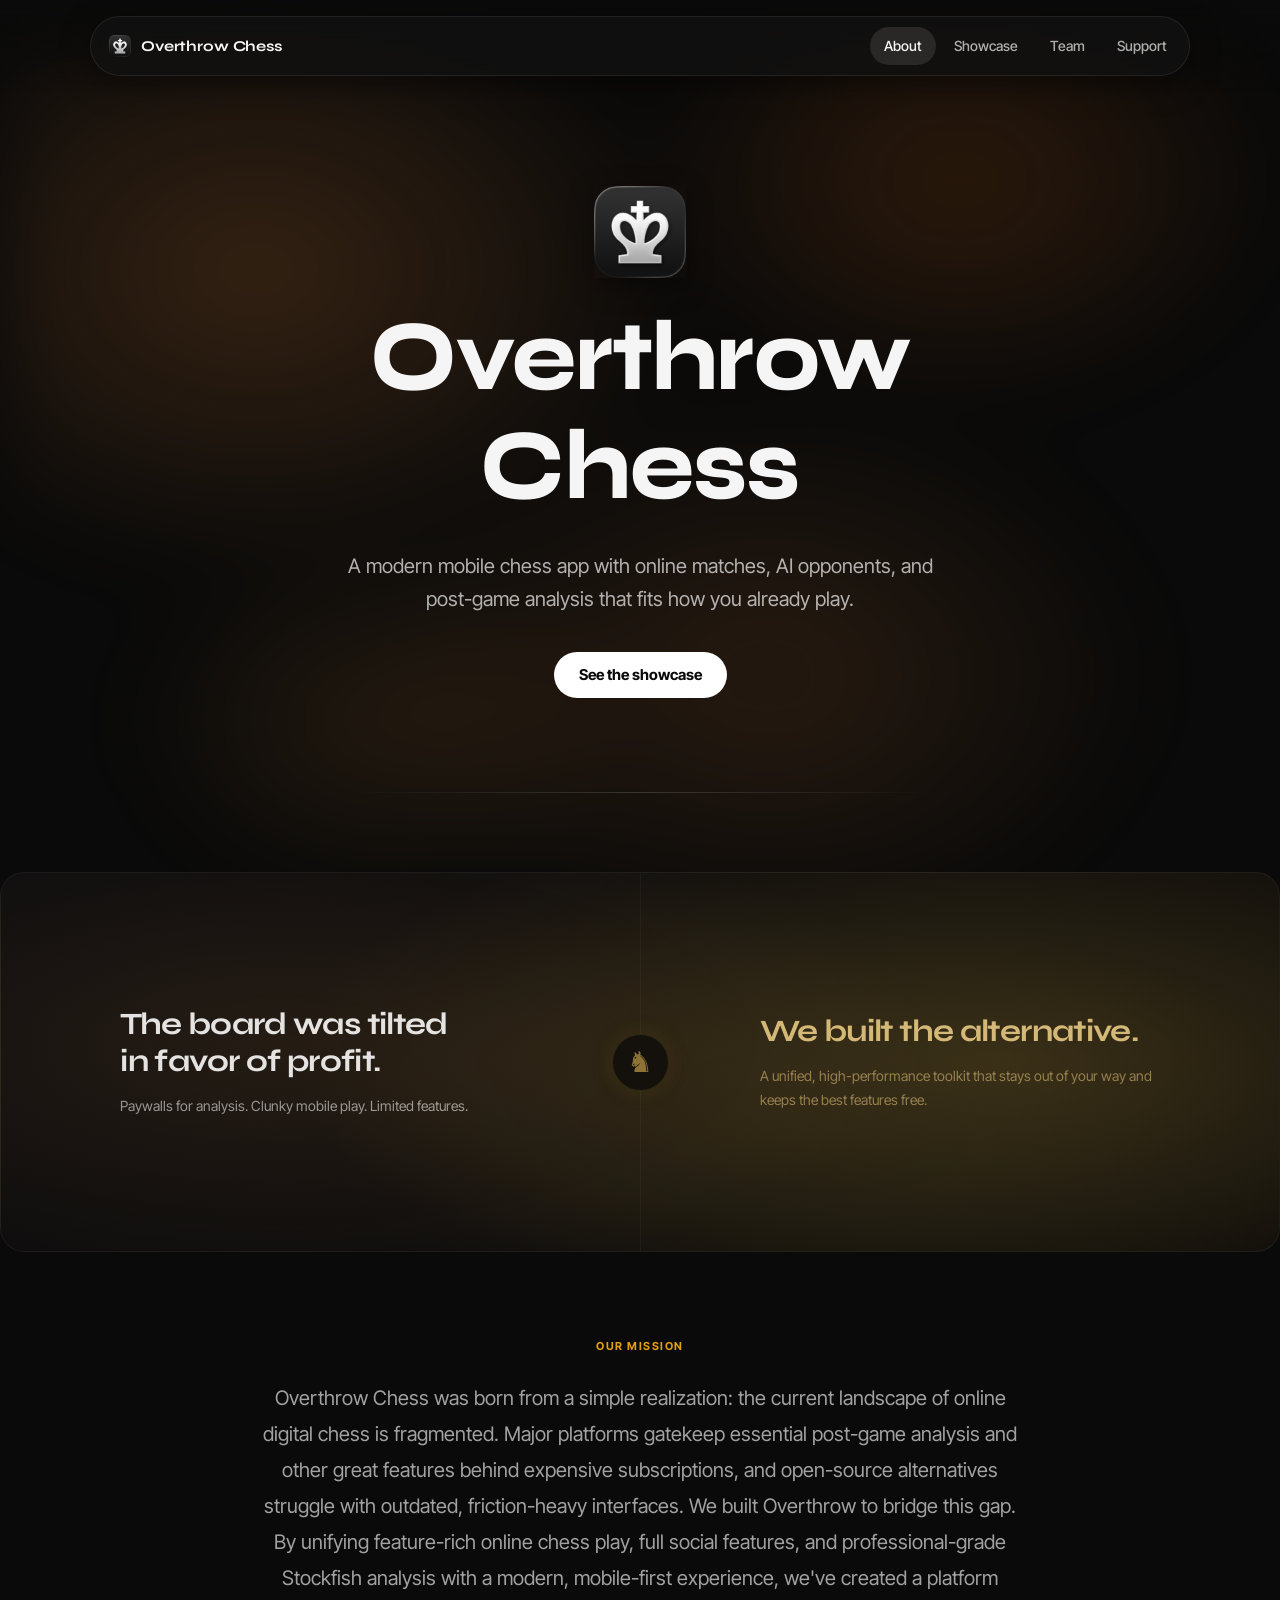
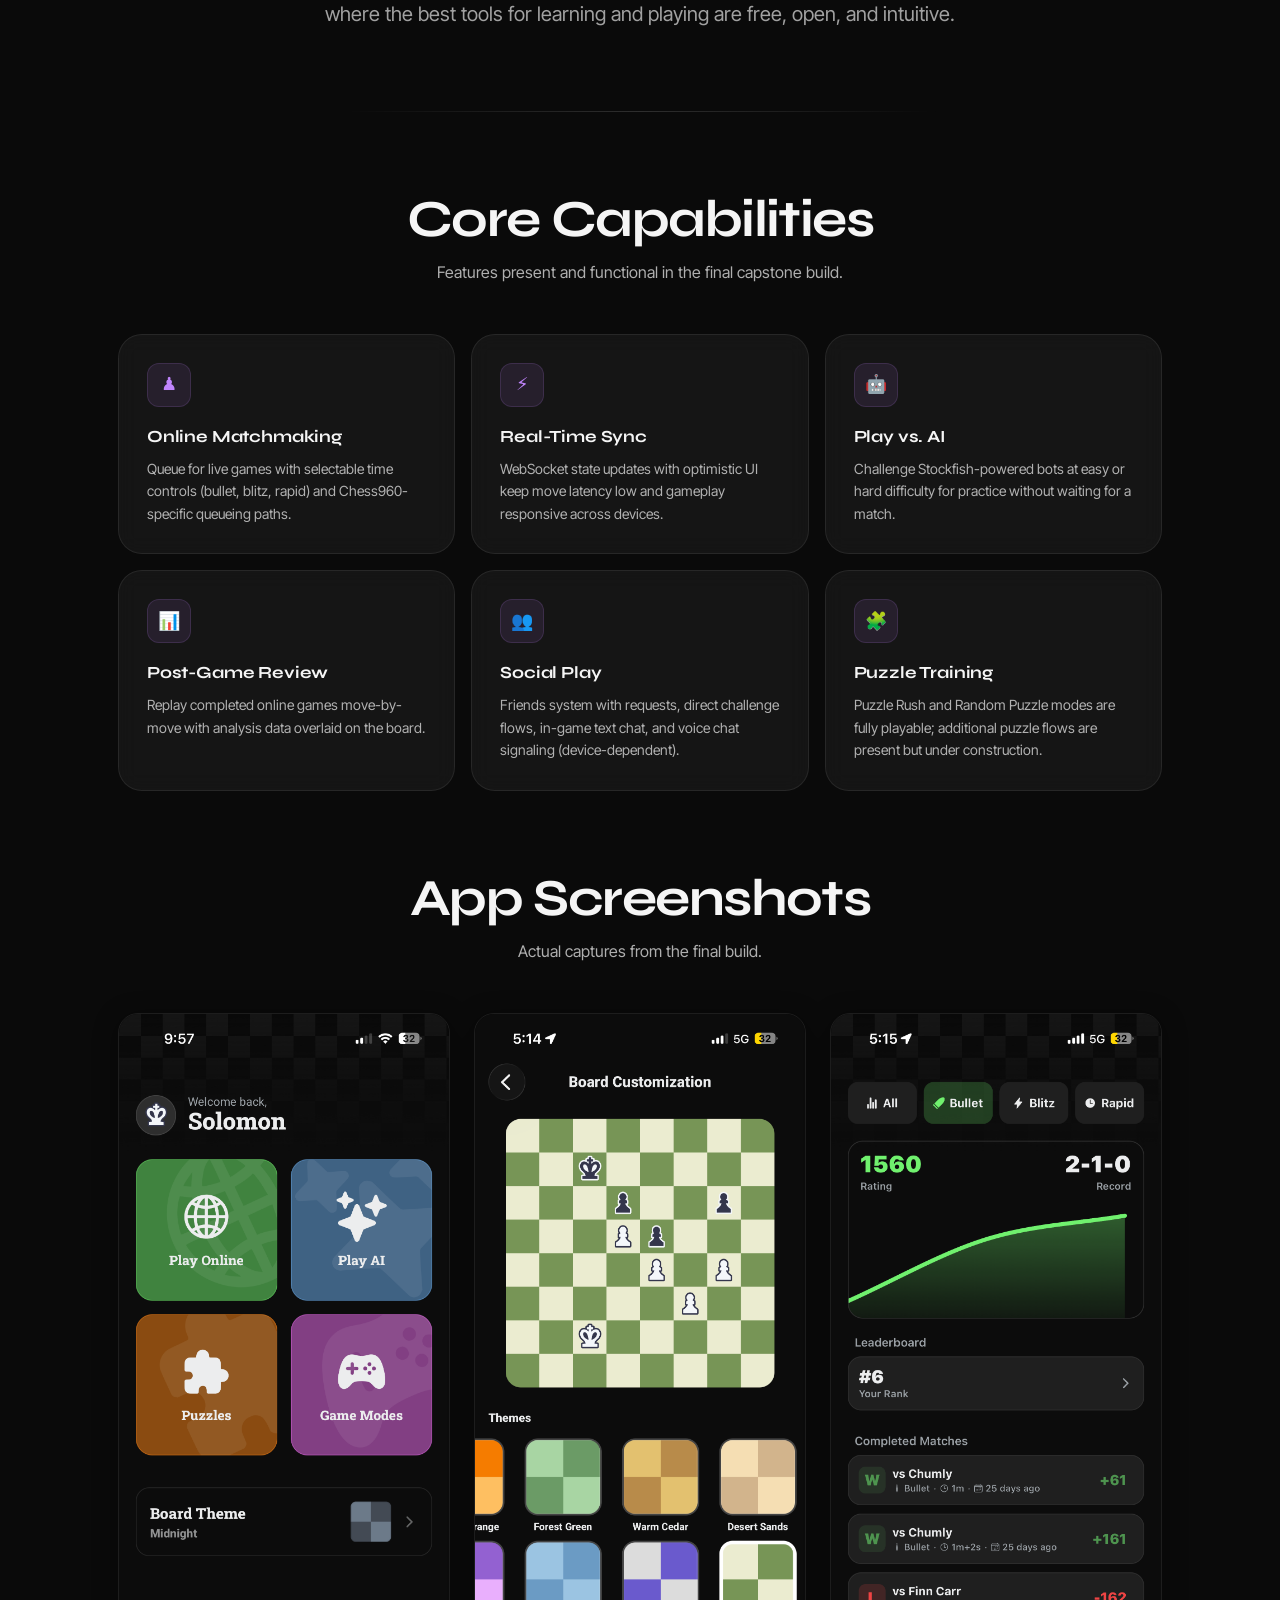
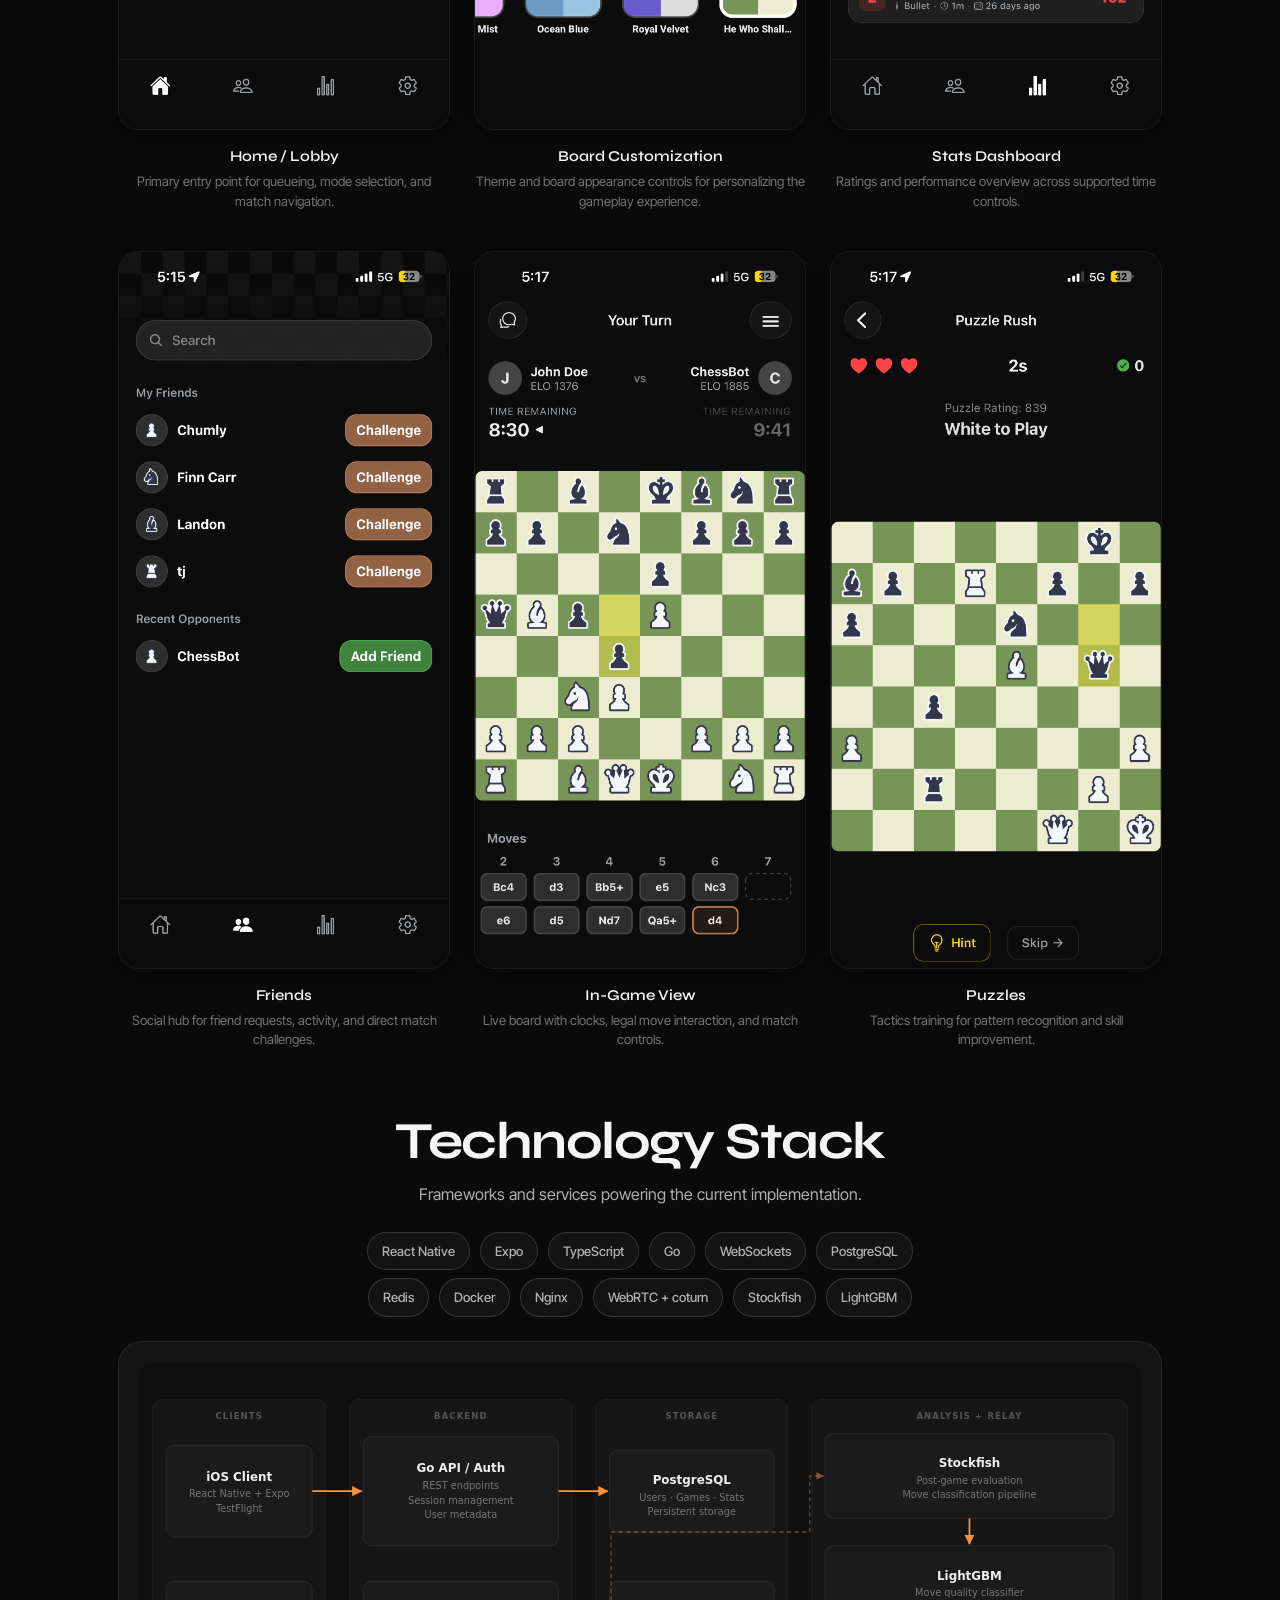
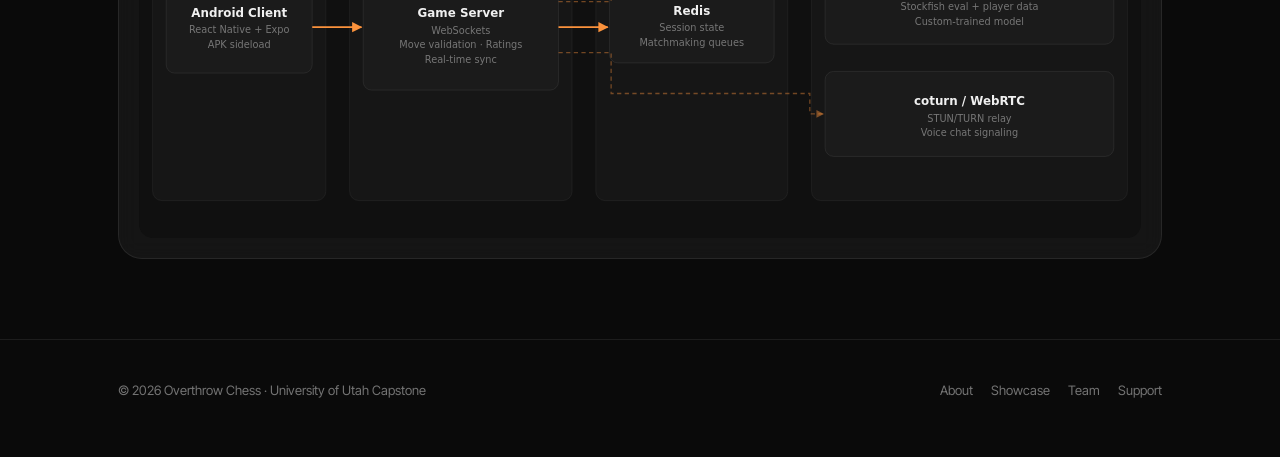
==== commit 5b0b1264: "Turn tutorial into showcase and remove download/install references - Rename tutorial page to Showcas" ====
--- a/index.html
+++ b/index.html
@@ -18,12 +18,10 @@
       <button class="nav-toggle" aria-label="Toggle menu" onclick="document.querySelector('.nav-links').classList.toggle('open')">☰</button>
       <nav class="nav-links" aria-label="Main navigation">
         <a class="active" href="/">About</a>
-        <a href="/tutorial">Tutorial</a>
+        <a href="/showcase">Showcase</a>
         <a href="/team">Team</a>
-        <a href="/download">Download</a>
         <a href="/support">Support</a>
       </nav>
-      <a class="nav-cta" href="/download">Get the app</a>
     </div>
   </header>
 
@@ -37,8 +35,7 @@
           A modern mobile chess app with online matches, AI opponents, and<br />post-game analysis that fits how you already play.
         </p>
         <div class="hero-cta">
-          <a class="btn primary" href="/download">Download</a>
-          <a class="btn" href="/tutorial">Read the tutorial</a>
+          <a class="btn primary" href="/showcase">See the showcase</a>
         </div>
       </div>
     </section>
@@ -200,9 +197,8 @@
       <div>&copy; 2026 Overthrow Chess · University of Utah Capstone</div>
       <div class="links">
         <a href="/">About</a>
-        <a href="/tutorial">Tutorial</a>
+        <a href="/showcase">Showcase</a>
         <a href="/team">Team</a>
-        <a href="/download">Download</a>
         <a href="/support">Support</a>
       </div>
     </div>
--- a/styles.css
+++ b/styles.css
@@ -148,24 +148,6 @@
   background: rgba(255, 255, 255, 0.1);
 }
 
-.nav-cta {
-  display: inline-flex;
-  align-items: center;
-  padding: 10px 20px;
-  border-radius: 999px;
-  background: #ffffff;
-  color: #0a0a0a;
-  font-size: 14px;
-  font-weight: 600;
-  white-space: nowrap;
-  transition: transform 0.2s, box-shadow 0.2s;
-}
-
-.nav-cta:hover {
-  transform: translateY(-1px);
-  box-shadow: 0 4px 16px rgba(255, 255, 255, 0.15);
-}
-
 /* Mobile hamburger — hidden, links shown inline instead */
 .nav-toggle {
   display: none;
@@ -197,7 +179,7 @@
   max-width: 860px;
 }
 
-/* Shorter hero for subpages (tutorial, download, team) */
+/* Shorter hero for subpages (showcase, team, support) */
 .hero-sub {
   min-height: auto;
   padding: 80px 0 40px;
@@ -796,6 +778,11 @@
   gap: 20px;
 }
 
+.support-grid {
+  grid-template-columns: minmax(280px, 560px);
+  justify-content: center;
+}
+
 .dl-card {
   border-radius: var(--radius-lg);
   padding: 36px;
@@ -1214,7 +1201,6 @@
   .container { padding: 0 16px; }
 
   .brand span { display: none; }
-  .nav-cta { display: none; }
   .nav-links a { padding: 6px 8px; font-size: 12px; }
 
   .features { grid-template-columns: 1fr; }
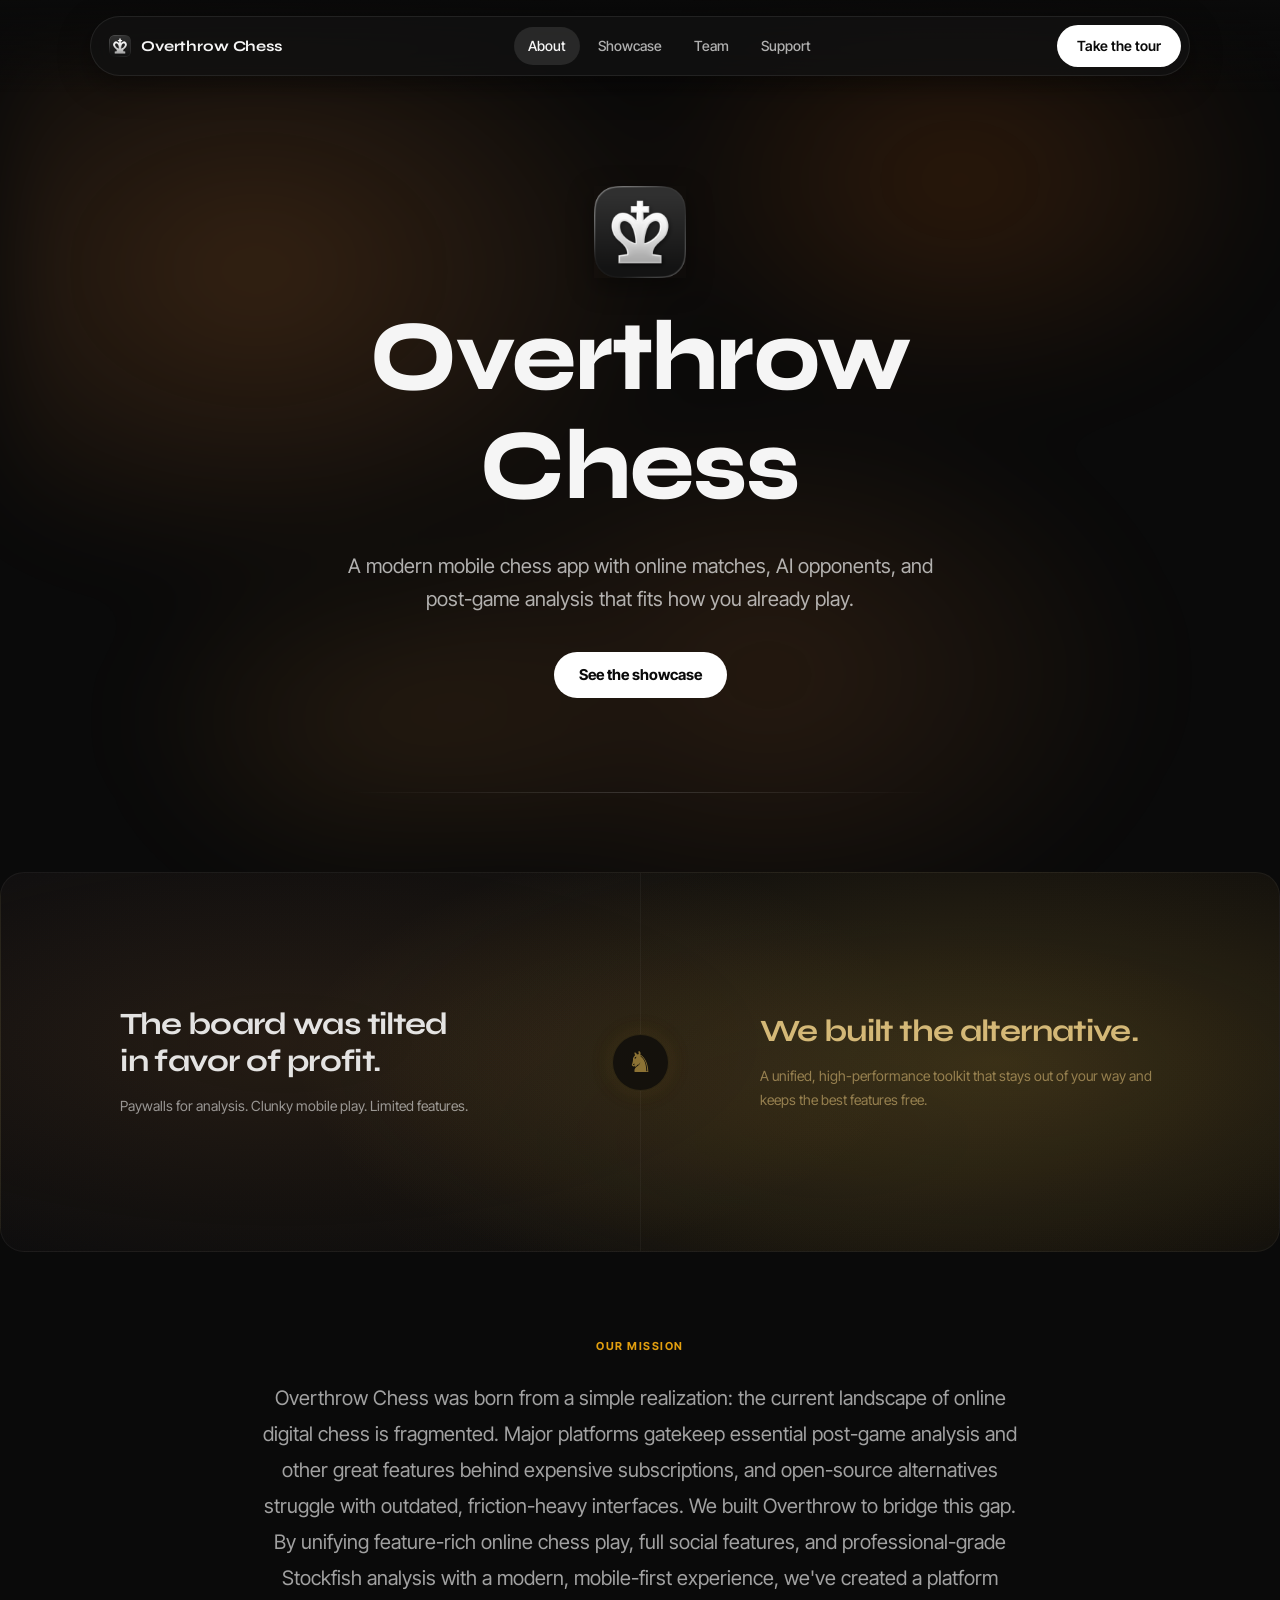
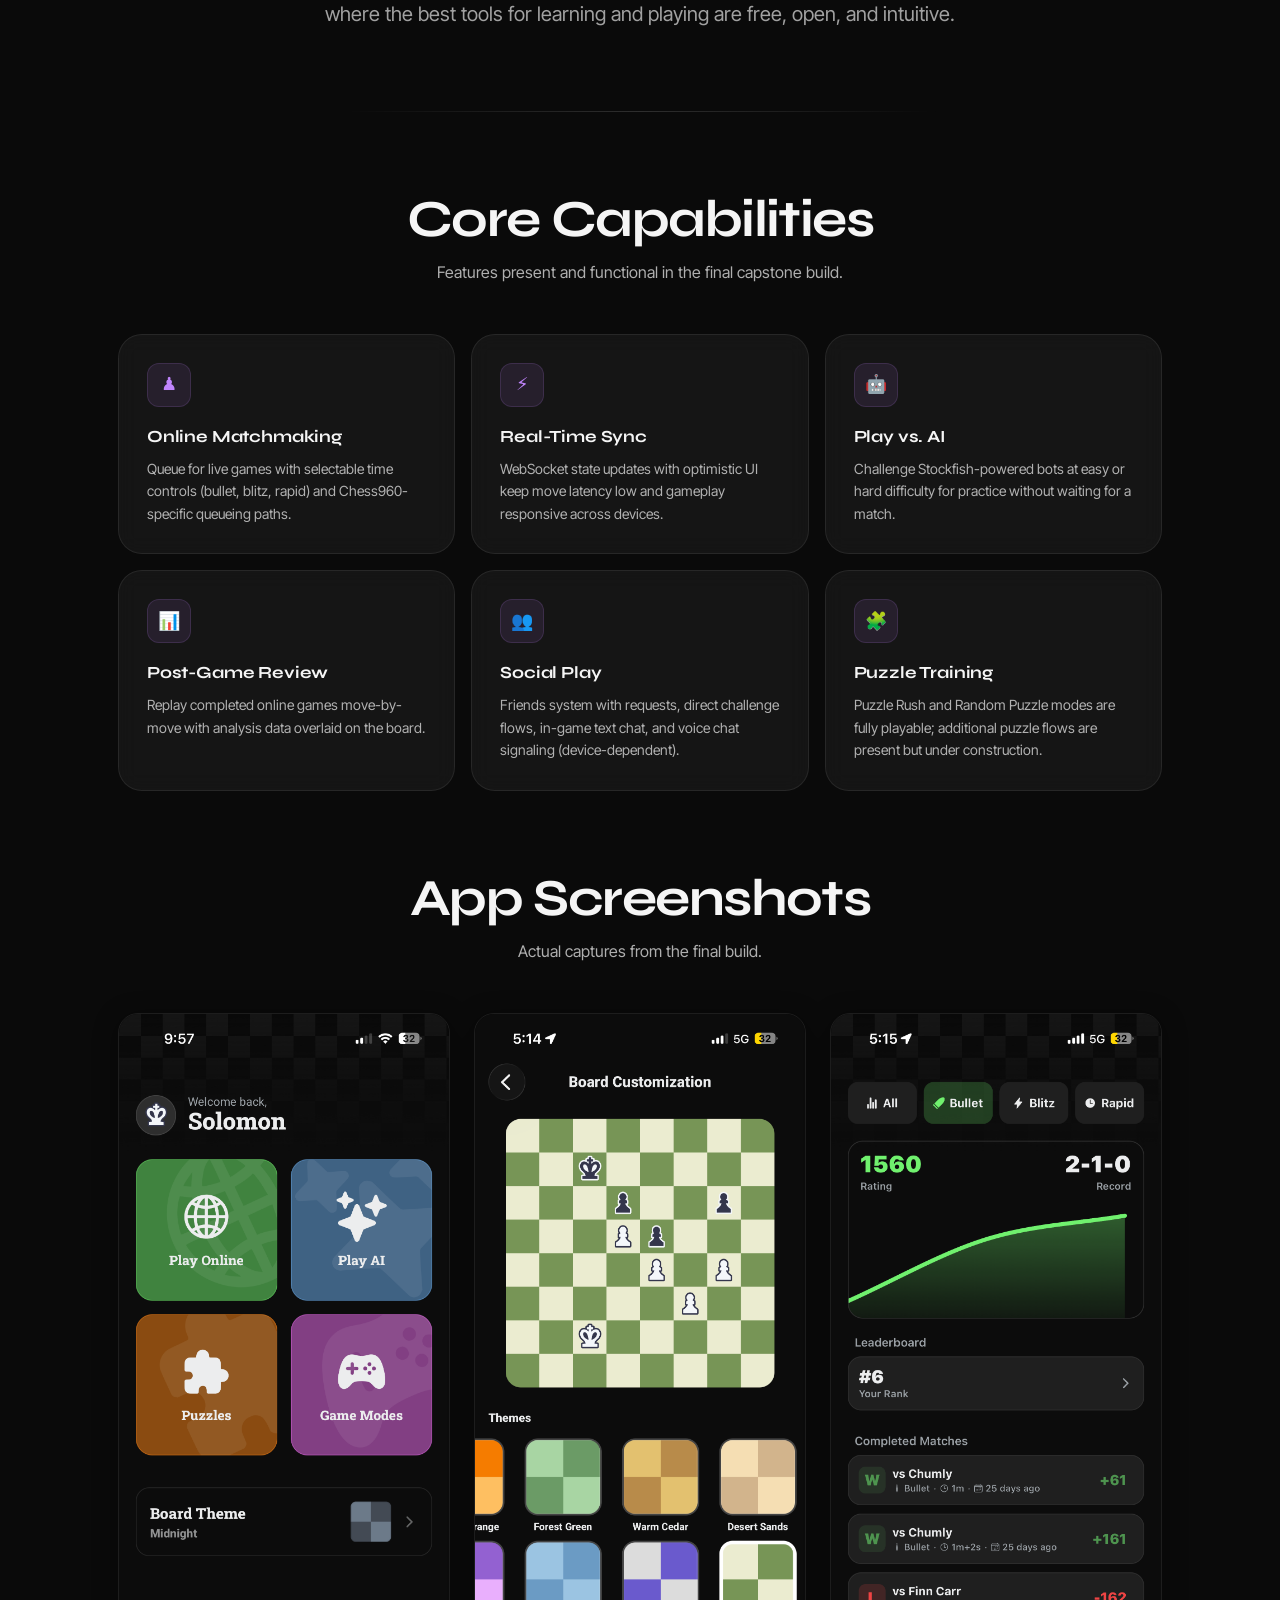
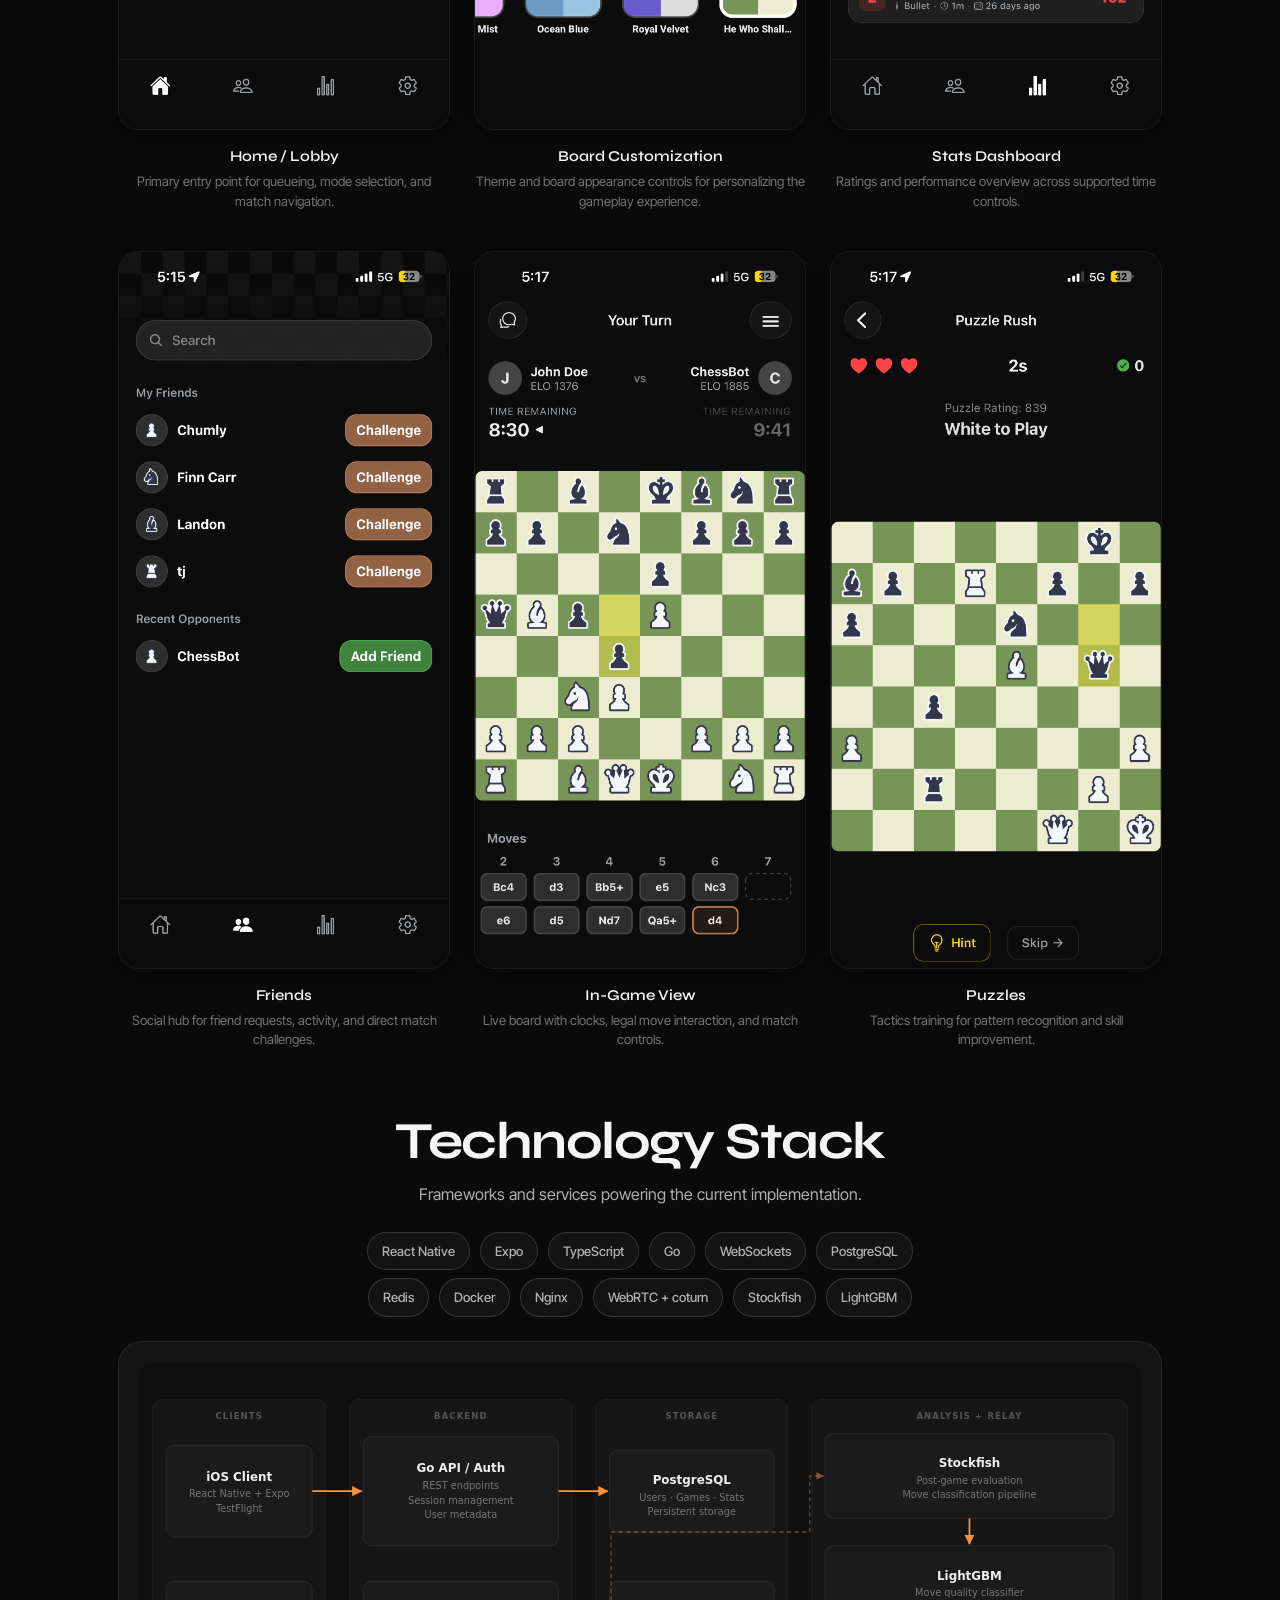
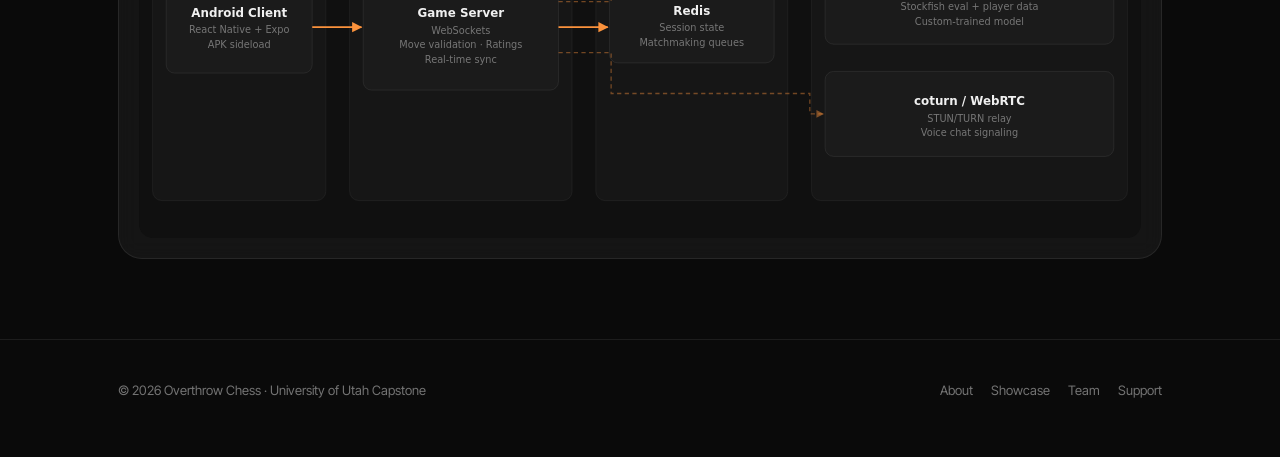
==== commit e2f91d7c: "Restore nav pill as "Take the tour" and update showcase hero copy Co-Authored-By: Claude Opus 5.5 <n" ====
--- a/index.html
+++ b/index.html
@@ -6,7 +6,7 @@
   <title>Overthrow Chess: About</title>
   <meta name="description" content="Overthrow Chess is a University of Utah capstone mobile chess app with online matchmaking, AI games, puzzle modes, and post-game review." />
   <link rel="icon" type="image/png" href="assets/appicon.png" />
-  <link rel="stylesheet" href="styles.css?v=6" />
+  <link rel="stylesheet" href="styles.css?v=7" />
 </head>
 <body>
   <header class="nav">
@@ -22,6 +22,7 @@
         <a href="/team">Team</a>
         <a href="/support">Support</a>
       </nav>
+      <a class="nav-cta" href="/showcase">Take the tour</a>
     </div>
   </header>
 
--- a/styles.css
+++ b/styles.css
@@ -148,6 +148,24 @@
   background: rgba(255, 255, 255, 0.1);
 }
 
+.nav-cta {
+  display: inline-flex;
+  align-items: center;
+  padding: 10px 20px;
+  border-radius: 999px;
+  background: #ffffff;
+  color: #0a0a0a;
+  font-size: 14px;
+  font-weight: 600;
+  white-space: nowrap;
+  transition: transform 0.2s, box-shadow 0.2s;
+}
+
+.nav-cta:hover {
+  transform: translateY(-1px);
+  box-shadow: 0 4px 16px rgba(255, 255, 255, 0.15);
+}
+
 /* Mobile hamburger — hidden, links shown inline instead */
 .nav-toggle {
   display: none;
@@ -1201,6 +1219,7 @@
   .container { padding: 0 16px; }
 
   .brand span { display: none; }
+  .nav-cta { display: none; }
   .nav-links a { padding: 6px 8px; font-size: 12px; }
 
   .features { grid-template-columns: 1fr; }
